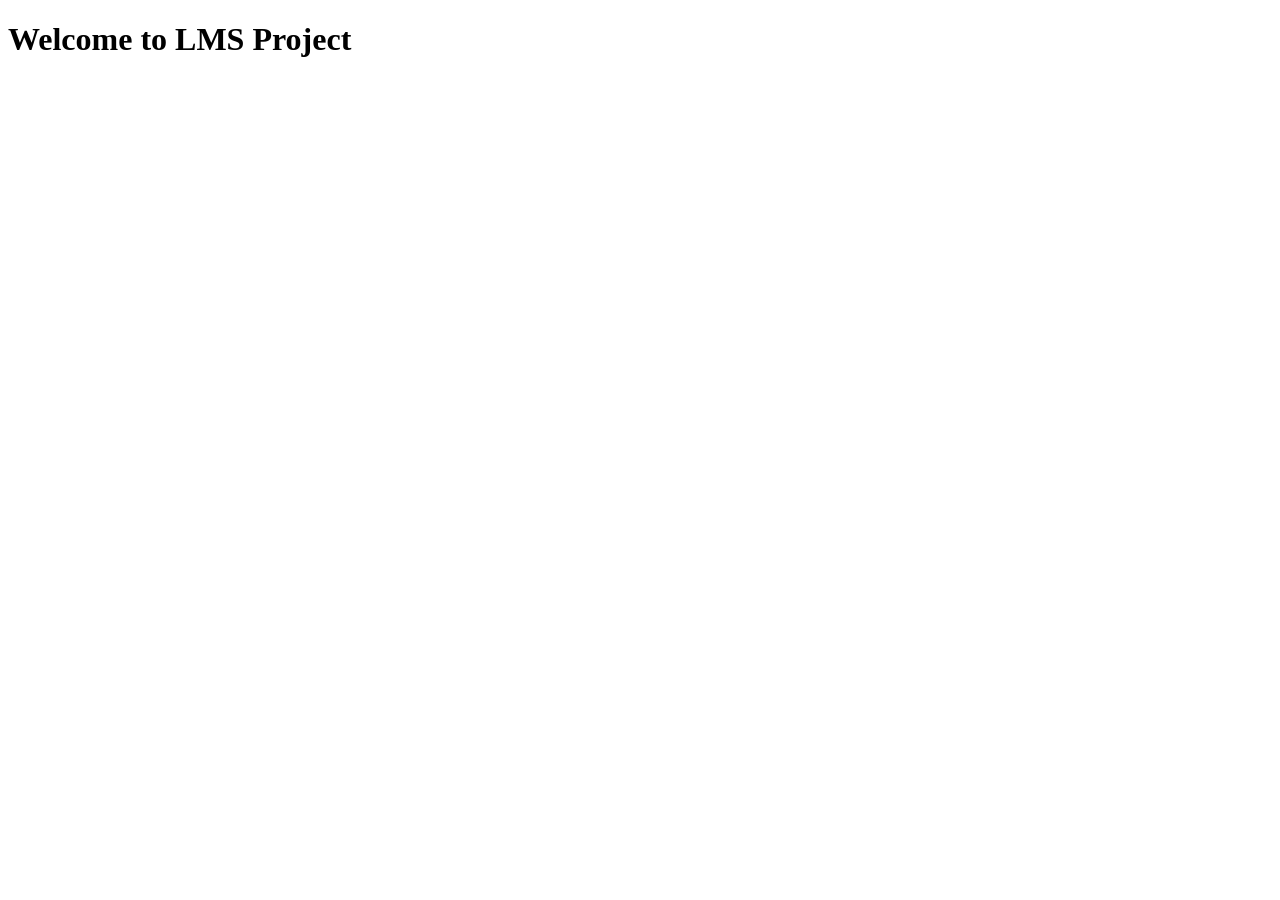
==== index.html @ 062aaa35 "Add files via upload" ====
<!DOCTYPE html>
<html lang="en">
<head>
    <meta charset="UTF-8">
    <meta name="viewport" content="width=device-width, initial-scale=1.0">
    <title>LMS</title>
</head>
<body>
    <h1>Welcome to LMS Project</h1>
</body>
</html>
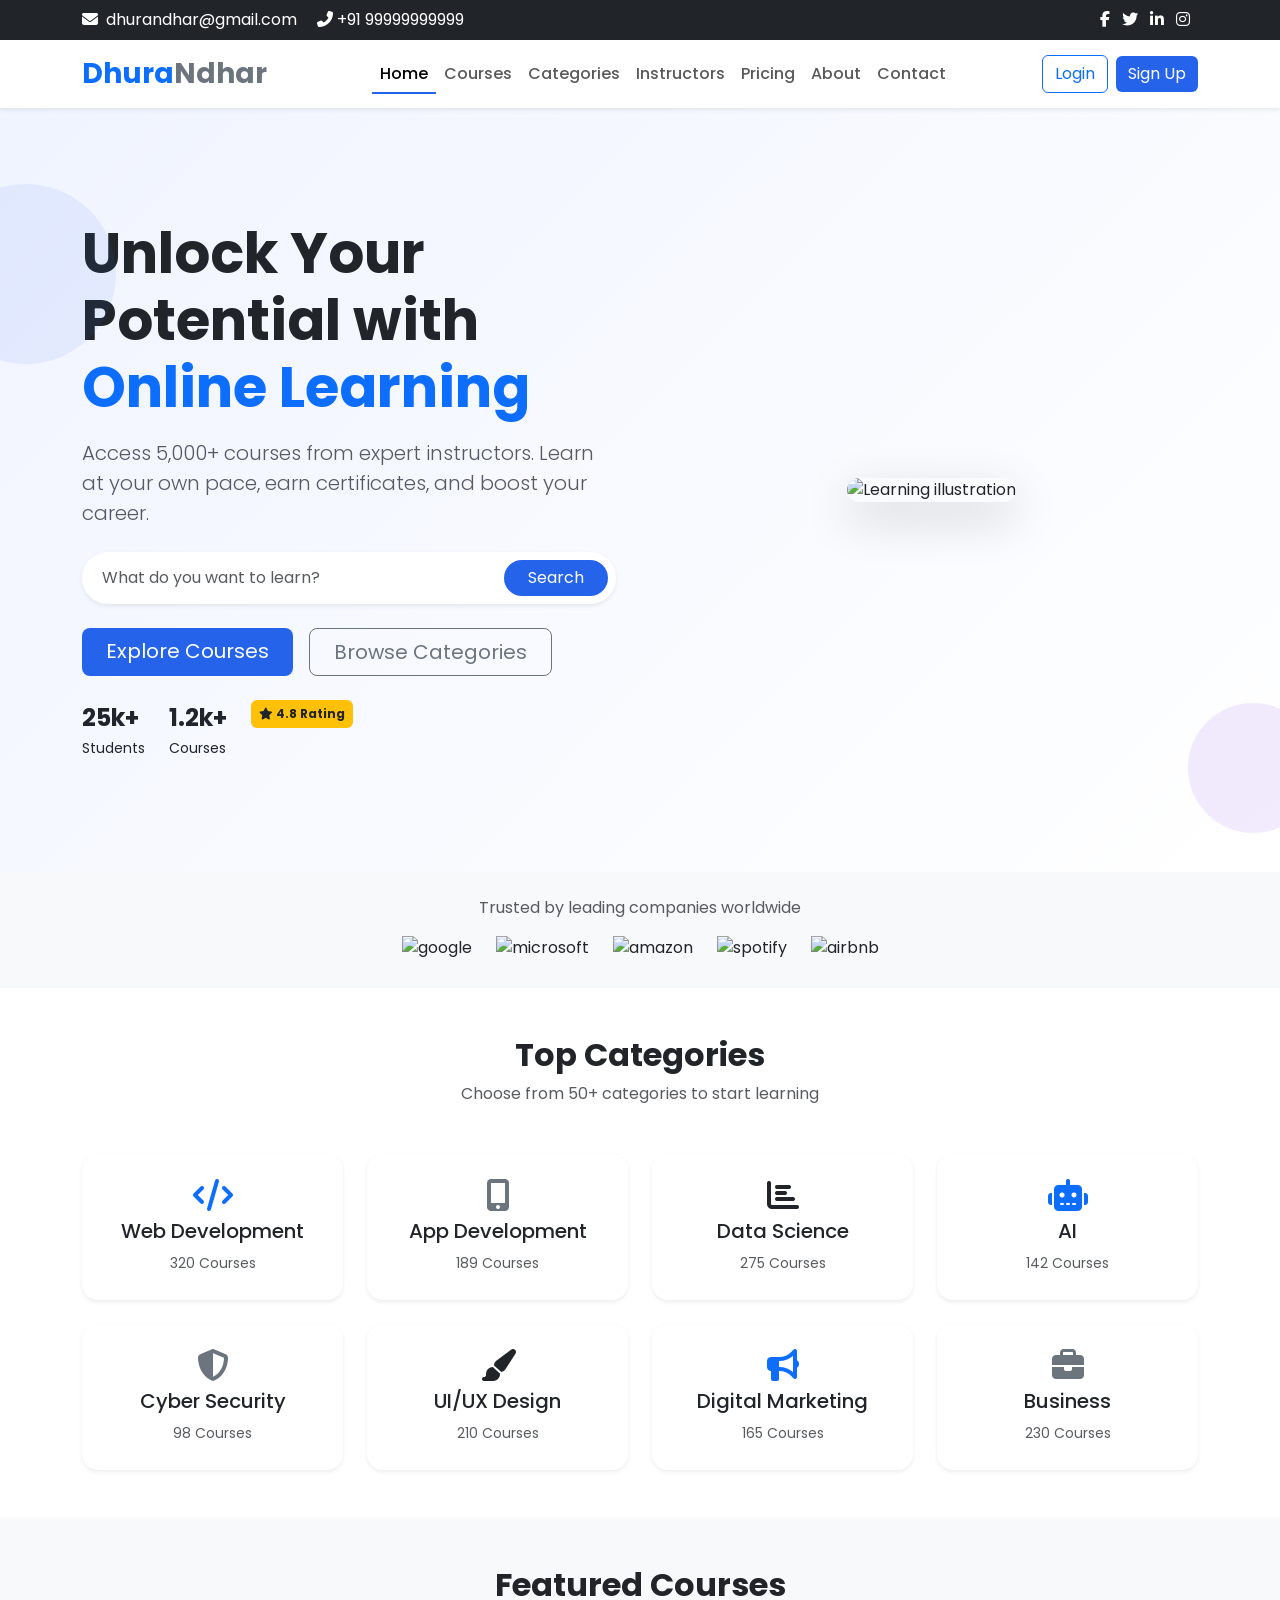
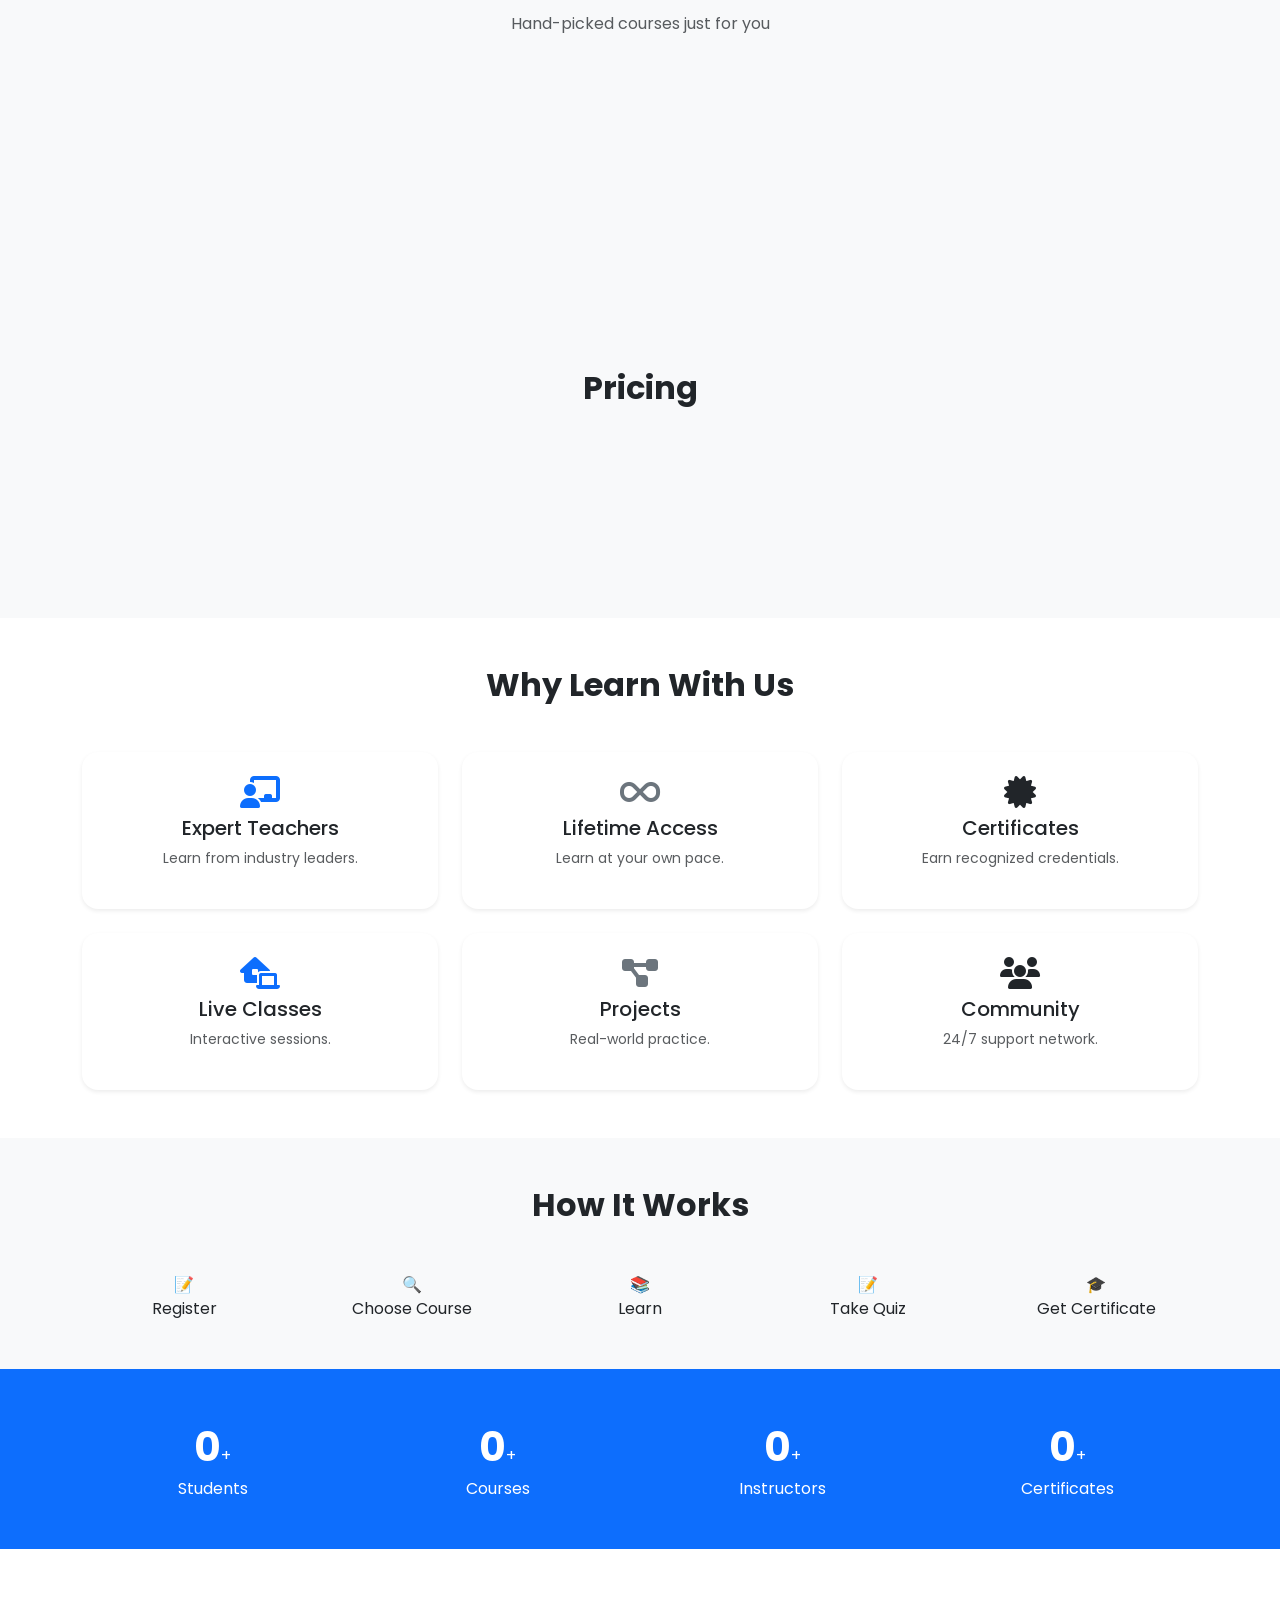
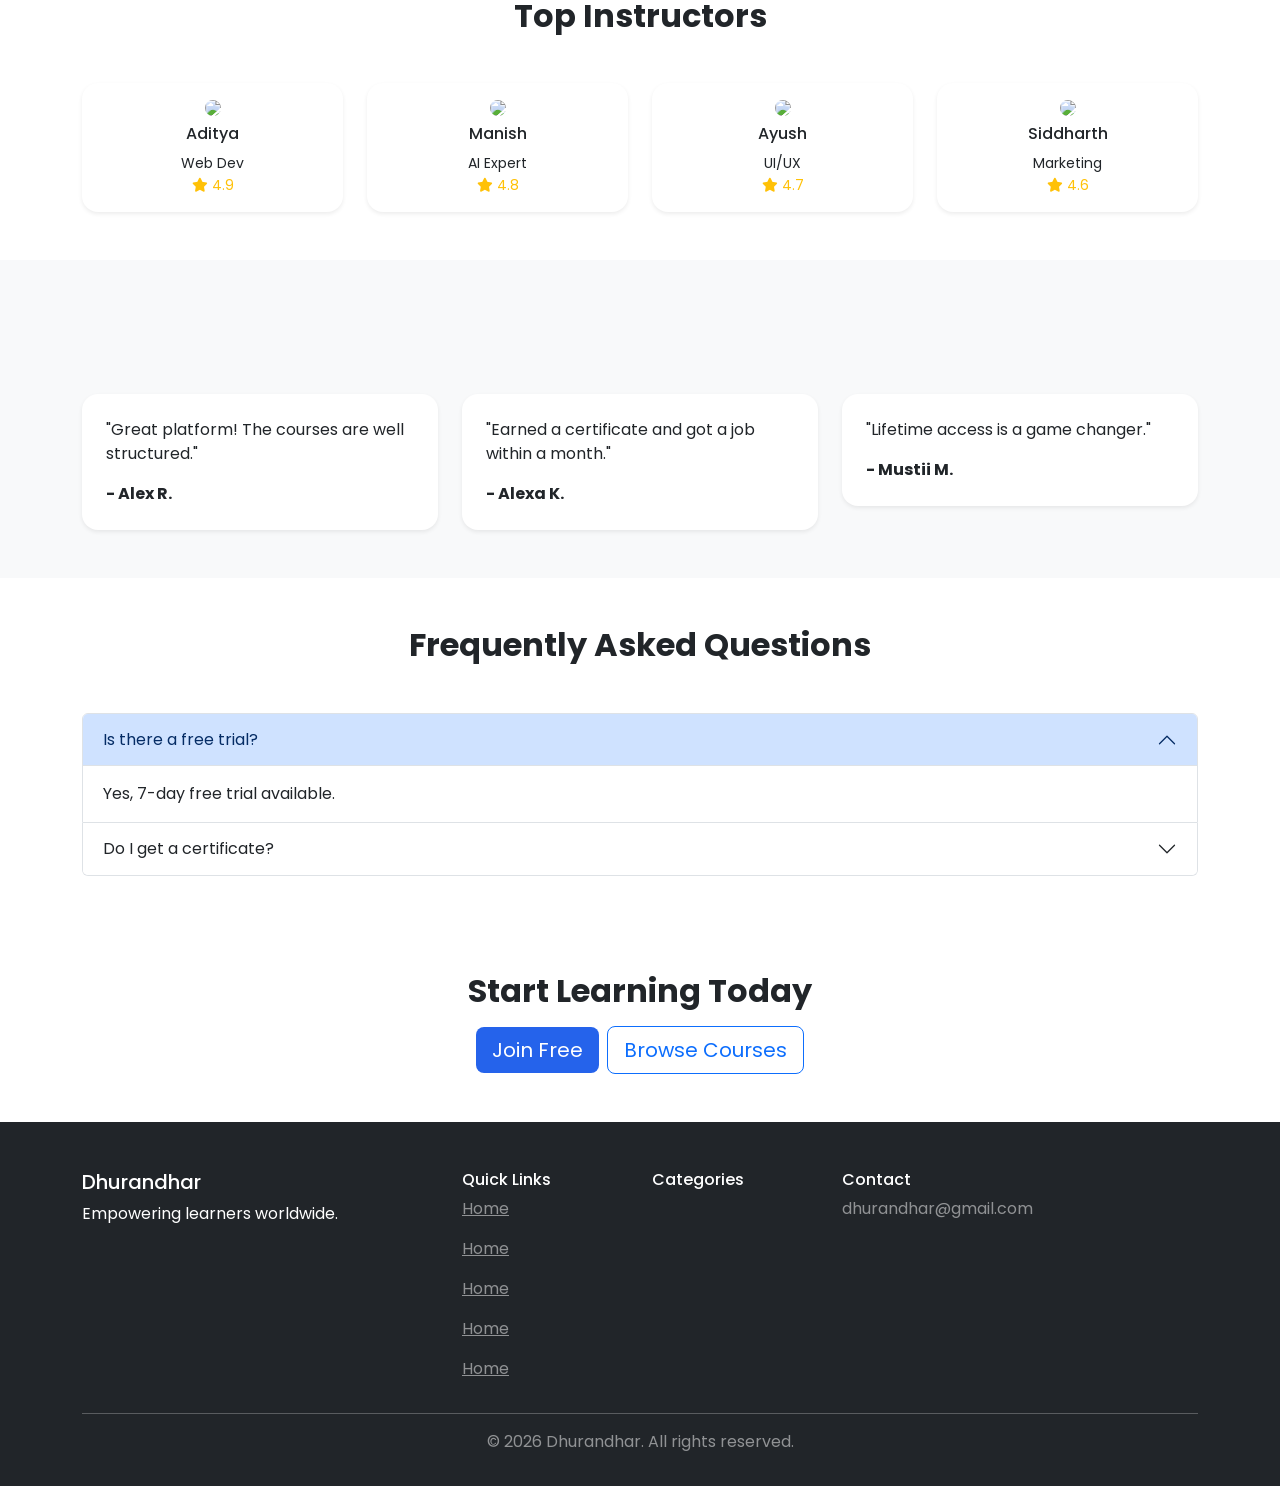
==== commit ff47044a: "Add files via upload" ====
--- a/index.html
+++ b/index.html
@@ -1,11 +1,554 @@
 <!DOCTYPE html>
 <html lang="en">
+
 <head>
     <meta charset="UTF-8">
-    <meta name="viewport" content="width=device-width, initial-scale=1.0">
-    <title>LMS</title>
+    <meta name="viewport" content="width=device-width, initial-scale=1.0, viewport-fit=cover">
+    <title>Dhurandhar LMS | Learn Without Limits</title>
+    <!-- Google Fonts (Poppins) -->
+    <link rel="preconnect" href="https://fonts.googleapis.com">
+    <link rel="preconnect" href="https://fonts.gstatic.com" crossorigin>
+    <link href="https://fonts.googleapis.com/css2?family=Poppins:wght@300;400;500;600;700;800&display=swap"
+        rel="stylesheet">
+    <!-- Bootstrap 5 CSS -->
+    <link href="https://cdn.jsdelivr.net/npm/bootstrap@5.3.0/dist/css/bootstrap.min.css" rel="stylesheet">
+    <!-- Font Awesome 6 -->
+    <link rel="stylesheet" href="https://cdnjs.cloudflare.com/ajax/libs/font-awesome/6.4.0/css/all.min.css">
+    <!-- AOS Animation Library -->
+    <link href="https://unpkg.com/aos@2.3.1/dist/aos.css" rel="stylesheet">
+    <!-- Custom CSS -->
+    <link rel="stylesheet" href="style.css">
 </head>
-<body>
-    <h1>Welcome to LMS Project</h1>
+
+<body class="light-mode">
+    <!-- ==================== TOP BAR ==================== -->
+    <div class="top-bar bg-dark text-white py-2 d-none d-md-block">
+        <div class="container">
+            <div class="row align-items-center">
+                <div class="col-md-6">
+                    <span class="me-3"><i class="fas fa-envelope me-1"></i> dhurandhar@gmail.com</span>
+                    <span><i class="fas fa-phone-alt me-1"></i>+91 99999999999</span>
+                </div>
+                <div class="col-md-6 text-end">
+                    <a href="#" class="text-white me-2"><i class="fab fa-facebook-f"></i></a>
+                    <a href="#" class="text-white me-2"><i class="fab fa-twitter"></i></a>
+                    <a href="#" class="text-white me-2"><i class="fab fa-linkedin-in"></i></a>
+                    <a href="#" class="text-white me-2"><i class="fab fa-instagram"></i></a>
+                    </div>
+                </div>
+            </div>
+        </div>
+    </div>
+
+    <!-- ==================== STICKY NAVIGATION ==================== -->
+    <nav id="mainNavbar" class="navbar navbar-expand-lg bg-white sticky-top shadow-sm">
+        <div class="container">
+            <a class="navbar-brand fw-bold text-primary fs-3" href="#">Dhura<span class="text-secondary">Ndhar</span></a>
+            <button class="navbar-toggler" type="button" data-bs-toggle="collapse" data-bs-target="#navbarContent">
+                <span class="navbar-toggler-icon"></span>
+            </button>
+            <div class="collapse navbar-collapse" id="navbarContent">
+                <ul class="navbar-nav mx-auto mb-2 mb-lg-0">
+                    <li class="nav-item"><a class="nav-link active" href="#home">Home</a></li>
+                    <li class="nav-item"><a class="nav-link" href="#courses">Courses</a></li>
+                    <li class="nav-item"><a class="nav-link" href="#categories">Categories</a></li>
+                    <li class="nav-item"><a class="nav-link" href="#instructors">Instructors</a></li>
+                    <li class="nav-item"><a class="nav-link" href="#pricing">Pricing</a></li>
+                    <li class="nav-item"><a class="nav-link" href="about.html">About</a></li>
+                    <li class="nav-item"><a class="nav-link" href="contact.html">Contact</a></li>
+                </ul>
+                <div class="d-flex align-items-center">
+                    <button class="btn btn-outline-primary me-2 btn-login">Login</button>
+                    <button class="btn btn-primary btn-signup">Sign Up</button>
+                </div>
+            </div>
+        </div>
+    </nav>
+
+    <!-- ==================== HERO SECTION ==================== -->
+    <header id="home" class="hero-section position-relative overflow-hidden">
+        <div class="container py-5">
+            <div class="row align-items-center g-5">
+                <div class="col-lg-6" data-aos="fade-right">
+                    <h1 class="display-4 fw-bold mb-3">Unlock Your Potential with <span class="text-primary">Online
+                            Learning</span></h1>
+                    <p class="lead text-muted mb-4">Access 5,000+ courses from expert instructors. Learn at your own
+                        pace, earn certificates, and boost your career.</p>
+                    <!-- Search Bar -->
+                    <div class="search-bar bg-white p-2 rounded-pill shadow-sm d-flex mb-4">
+                        <input type="text" class="form-control border-0" placeholder="What do you want to learn?">
+                        <button class="btn btn-primary rounded-pill px-4">Search</button>
+                    </div>
+                    <div class="d-flex gap-3 mb-4">
+                        <a href="#" class="btn btn-primary btn-lg px-4">Explore Courses</a>
+                        <a href="#" class="btn btn-outline-secondary btn-lg px-4">Browse Categories</a>
+                    </div>
+                    <div class="d-flex gap-4 flex-wrap">
+                        <div><span class="fw-bold fs-4">25k+</span><br><small>Students</small></div>
+                        <div><span class="fw-bold fs-4">1.2k+</span><br><small>Courses</small></div>
+                        <div><span class="badge bg-warning text-dark p-2"><i class="fas fa-star"></i> 4.8 Rating</span>
+                        </div>
+                    </div>
+                </div>
+                <div class="col-lg-6 text-center" data-aos="fade-left">
+                    <img src="https://img.freepik.com/free-vector/online-learning-isometric-concept_1284-17947.jpg"
+                        alt="Learning illustration" class="img-fluid rounded-4 shadow-lg hero-float">
+                </div>
+            </div>
+        </div>
+        <!-- floating shapes -->
+        <div class="floating-shape shape-1"></div>
+        <div class="floating-shape shape-2"></div>
+    </header>
+
+    <!-- ==================== TRUSTED COMPANIES ==================== -->
+    <section class="py-4 bg-light">
+        <div class="container text-center" data-aos="fade-up">
+            <p class="text-muted mb-3">Trusted by leading companies worldwide</p>
+            <div class="d-flex justify-content-center flex-wrap gap-4">
+                <img src="https://cdn.worldvectorlogo.com/logos/google-2015.svg" height="28" alt="google">
+                <img src="https://cdn.worldvectorlogo.com/logos/microsoft.svg" height="28" alt="microsoft">
+                <img src="https://cdn.worldvectorlogo.com/logos/amazon-2.svg" height="28" alt="amazon">
+                <img src="https://cdn.worldvectorlogo.com/logos/spotify-2.svg" height="28" alt="spotify">
+                <img src="https://cdn.worldvectorlogo.com/logos/airbnb.svg" height="28" alt="airbnb">
+            </div>
+        </div>
+    </section>
+
+    <!-- ==================== CATEGORIES ==================== -->
+    <section id="categories" class="py-5">
+        <div class="container">
+            <div class="text-center mb-5" data-aos="fade-down">
+                <h2 class="fw-bold">Top Categories</h2>
+                <p class="text-muted">Choose from 50+ categories to start learning</p>
+            </div>
+            <div class="row g-4">
+                <!-- category cards 8 -->
+                <div class="col-6 col-md-4 col-lg-3" data-aos="zoom-in" data-aos-delay="50">
+                    <div class="category-card text-center p-4 bg-white rounded-4 shadow-sm h-100">
+                        <i class="fas fa-code fa-2x text-primary mb-2"></i>
+                        <h5>Web Development</h5>
+                        <small class="text-muted">320 Courses</small>
+                    </div>
+                </div>
+                <div class="col-6 col-md-4 col-lg-3" data-aos="zoom-in" data-aos-delay="150">
+                    <div class="category-card text-center p-4 bg-white rounded-4 shadow-sm h-100">
+                        <i class="fas fa-mobile-alt fa-2x text-secondary mb-2"></i>
+                        <h5>App Development</h5>
+                        <small class="text-muted">189 Courses</small>
+                    </div>
+                </div>
+                <div class="col-6 col-md-4 col-lg-3" data-aos="zoom-in" data-aos-delay="250">
+                    <div class="category-card text-center p-4 bg-white rounded-4 shadow-sm h-100">
+                        <i class="fas fa-chart-bar fa-2x text-accent mb-2"></i>
+                        <h5>Data Science</h5>
+                        <small class="text-muted">275 Courses</small>
+                    </div>
+                </div>
+                <div class="col-6 col-md-4 col-lg-3" data-aos="zoom-in" data-aos-delay="350">
+                    <div class="category-card text-center p-4 bg-white rounded-4 shadow-sm h-100">
+                        <i class="fas fa-robot fa-2x text-primary mb-2"></i>
+                        <h5>AI</h5>
+                        <small class="text-muted">142 Courses</small>
+                    </div>
+                </div>
+                <div class="col-6 col-md-4 col-lg-3" data-aos="zoom-in" data-aos-delay="100">
+                    <div class="category-card text-center p-4 bg-white rounded-4 shadow-sm h-100">
+                        <i class="fas fa-shield-alt fa-2x text-secondary mb-2"></i>
+                        <h5>Cyber Security</h5>
+                        <small class="text-muted">98 Courses</small>
+                    </div>
+                </div>
+                <div class="col-6 col-md-4 col-lg-3" data-aos="zoom-in" data-aos-delay="200">
+                    <div class="category-card text-center p-4 bg-white rounded-4 shadow-sm h-100">
+                        <i class="fas fa-paint-brush fa-2x text-accent mb-2"></i>
+                        <h5>UI/UX Design</h5>
+                        <small class="text-muted">210 Courses</small>
+                    </div>
+                </div>
+                <div class="col-6 col-md-4 col-lg-3" data-aos="zoom-in" data-aos-delay="300">
+                    <div class="category-card text-center p-4 bg-white rounded-4 shadow-sm h-100">
+                        <i class="fas fa-bullhorn fa-2x text-primary mb-2"></i>
+                        <h5>Digital Marketing</h5>
+                        <small class="text-muted">165 Courses</small>
+                    </div>
+                </div>
+                <div class="col-6 col-md-4 col-lg-3" data-aos="zoom-in" data-aos-delay="400">
+                    <div class="category-card text-center p-4 bg-white rounded-4 shadow-sm h-100">
+                        <i class="fas fa-briefcase fa-2x text-secondary mb-2"></i>
+                        <h5>Business</h5>
+                        <small class="text-muted">230 Courses</small>
+                    </div>
+                </div>
+            </div>
+        </div>
+    </section>
+
+    <!-- ==================== FEATURED COURSES ==================== -->
+    <section id="courses" class="py-5 bg-light">
+        <div class="container">
+            <div class="text-center mb-5" data-aos="fade-up">
+                <h2 class="fw-bold">Featured Courses</h2>
+                <p class="text-muted">Hand-picked courses just for you</p>
+            </div>
+            <div class="row g-4">
+                <!-- course card 1 -->
+                <div class="col-md-6 col-lg-3" data-aos="flip-left">
+                    <div class="course-card bg-white rounded-4 overflow-hidden shadow-sm h-100">
+                        <div class="position-relative">
+                            <img src="https://cdn.pixabay.com/photo/2019/10/09/07/28/development-4536630_1280.png"
+                                class="img-fluid" alt="course">
+                            <span class="badge bg-primary position-absolute top-0 start-0 m-2">Web Dev</span>
+                            <i class="far fa-heart position-absolute top-0 end-0 m-2 text-black fs-5 wishlist-icon"></i>
+                        </div>
+                        <div class="p-3">
+                            <h6>Complete Web Development Bootcamp</h6>
+                            <small class="text-muted">ADitya</small>
+                            <div class="text-warning small"><i class="fas fa-star"></i> 4.7 (2.3k)</div>
+                            <div class="d-flex justify-content-between align-items-center mt-2">
+                                <span class="fw-bold text-primary">$84.99</span>
+                                <button class="btn btn-sm btn-outline-primary">Enroll</button>
+                            </div>
+                        </div>
+                    </div>
+                </div>
+                <!-- course card 2 -->
+                <div class="col-md-6 col-lg-3" data-aos="flip-left" data-aos-delay="100">
+                    <div class="course-card bg-white rounded-4 overflow-hidden shadow-sm h-100">
+                        <div class="position-relative">
+                            <img src="https://cdni.iconscout.com/illustration/premium/thumb/app-development-illustration-download-in-svg-png-gif-file-formats--mobile-application-coding-software-programming-banking-and-finance-business-office-work-pack-people-illustrations-3832773.png"
+                                class="img-fluid" alt="course">
+                            <span class="badge bg-warning position-absolute top-0 start-0 m-2">App Dev</span>
+                            <i class="far fa-heart position-absolute top-0 end-0 m-2 text-black fs-5 wishlist-icon"></i>
+                        </div>
+                        <div class="p-3">
+                            <h6>Flutter & Dart - Complete Guide</h6>
+                            <small class="text-muted">Manish</small>
+                            <div class="text-warning small"><i class="fas fa-star"></i> 4.8 (1.8k)</div>
+                            <div class="d-flex justify-content-between align-items-center mt-2">
+                                <span class="fw-bold text-primary">$94.99</span>
+                                <button class="btn btn-sm btn-outline-primary">Enroll</button>
+                            </div>
+                        </div>
+                    </div>
+                </div>
+                <!-- course card 3 -->
+                <div class="col-md-6 col-lg-3" data-aos="flip-left" data-aos-delay="200">
+                    <div class="course-card bg-white rounded-4 overflow-hidden shadow-sm h-100">
+                        <div class="position-relative">
+                            <img src="https://media.proglib.io/wp-uploads/2018/06/python-for-data-science.jpg"
+                                class="img-fluid" alt="course">
+                            <span class="badge bg-warning position-absolute top-0 start-0 m-2">Data Science</span>
+                            <i class="far fa-heart position-absolute top-0 end-0 m-2 text-white fs-5 wishlist-icon"></i>
+                        </div>
+                        <div class="p-3">
+                            <h6>Python for Data Science Masterclass</h6>
+                            <small class="text-muted">Ayush</small>
+                            <div class="text-warning small"><i class="fas fa-star"></i> 4.6 (1.2k)</div>
+                            <div class="d-flex justify-content-between align-items-center mt-2">
+                                <span class="fw-bold text-primary">$79.99</span>
+                                <button class="btn btn-sm btn-outline-primary">Enroll</button>
+                            </div>
+                        </div>
+                    </div>
+                </div>
+                <!-- course card 4 -->
+                <div class="col-md-6 col-lg-3" data-aos="flip-left" data-aos-delay="300">
+                    <div class="course-card bg-white rounded-4 overflow-hidden shadow-sm h-100">
+                        <div class="position-relative">
+                            <img src="https://tse4.mm.bing.net/th/id/OIP.xYd_ncMBo6U67fOd10NluwAAAA?rs=1&pid=ImgDetMain&o=7&rm=3"
+                                class="img-fluid" alt="course">
+                            <span class="badge bg-primary position-absolute top-0 start-0 m-2">AI</span>
+                            <i class="far fa-heart position-absolute top-0 end-0 m-2 text-white fs-5 wishlist-icon"></i>
+                        </div>
+                        <div class="p-3">
+                            <h6>Machine Learning A-Z</h6>
+                            <small class="text-muted">Siddharth</small>
+                            <div class="text-warning small"><i class="fas fa-star"></i> 4.5 (3.4k)</div>
+                            <div class="d-flex justify-content-between align-items-center mt-2">
+                                <span class="fw-bold text-primary">$89.99</span>
+                                <button class="btn btn-sm btn-outline-primary">Enroll</button>
+                            </div>
+                        </div>
+                    </div>
+                </div>
+            </div>
+        </div>
+    </section>
+<!-- =========================== Pricing ========================================-->
+  <section id="pricing" class="py-5 bg-light">
+        <div class="container">
+            <div class="text-center mb-5" data-aos="fade-up">
+                <h2 class="fw-bold">Pricing</h2>
+                
+            </div>
+            <div class="row g-4">
+                <!-- course card 1 -->
+                <div class="col-md-6 col-lg-6" data-aos="flip-left">
+                    <div class="pricing-card bg-white rounded-4 overflow-hidden shadow-sm h-100">
+                        <div class="position-relative">
+                            <!--<img src="https://cdn.pixabay.com/photo/2019/10/09/07/28/development-4536630_1280.png"
+                                class="img-fluid" alt="course">-->
+                            <span class="badge bg-primary position-absolute top-0 start-0 m-2">Web Dev</span><br>
+                            <i class="far fa-heart position-absolute top-0 end-0 m-2 text-black fs-5 wishlist-icon"></i>
+                        </div>
+                        <div class="p-3">
+                            <h6>Complete Web Development Bootcamp</h6>
+                           
+                            <div class="d-flex justify-content-between align-items-center mt-2">
+                                <span class="fw-bold text-primary">$84.99</span>
+                                <button class="btn btn-sm btn-outline-primary">Enroll</button>
+                            </div>
+                        </div>
+                    </div>
+                </div>
+                <!-- course card 2 -->
+                <div class="col-md-6 col-lg-6" data-aos="flip-left" data-aos-delay="100">
+                    <div class="pricing-card bg-white rounded-4 overflow-hidden shadow-sm h-100">
+                        <div class="position-relative">
+                            <!--<img src="https://cdni.iconscout.com/illustration/premium/thumb/app-development-illustration-download-in-svg-png-gif-file-formats--mobile-application-coding-software-programming-banking-and-finance-business-office-work-pack-people-illustrations-3832773.png"
+                                class="img-fluid" alt="course">-->
+                            <span class="badge bg-warning position-absolute top-0 start-0 m-2">App Dev</span><br>
+                            <i class="far fa-heart position-absolute top-0 end-0 m-2 text-black fs-5 wishlist-icon"></i>
+                        </div>
+                        <div class="p-3">
+                            <h6>Flutter & Dart - Complete Guide</h6>
+                           
+                            <div class="d-flex justify-content-between align-items-center mt-2">
+                                <span class="fw-bold text-primary">$94.99</span>
+                                <button class="btn btn-sm btn-outline-primary">Enroll</button>
+                            </div>
+                        </div>
+                    </div>
+                </div>
+            </div>
+        </div>
+  </section>
+    <!-- ==================== WHY CHOOSE US ==================== -->
+    <section class="py-5">
+        <div class="container">
+            <div class="text-center mb-5" data-aos="fade-up">
+                <h2 class="fw-bold">Why Learn With Us</h2>
+            </div>
+            <div class="row g-4 text-center">
+                <div class="col-md-4" data-aos="fade-up" data-aos-delay="50">
+                    <div class="p-4 bg-white rounded-4 shadow-sm"><i
+                            class="fas fa-chalkboard-teacher fa-2x text-primary mb-2"></i>
+                        <h5>Expert Teachers</h5>
+                        <p class="text-muted small">Learn from industry leaders.</p>
+                    </div>
+                </div>
+                <div class="col-md-4" data-aos="fade-up" data-aos-delay="150">
+                    <div class="p-4 bg-white rounded-4 shadow-sm"><i
+                            class="fas fa-infinity fa-2x text-secondary mb-2"></i>
+                        <h5>Lifetime Access</h5>
+                        <p class="text-muted small">Learn at your own pace.</p>
+                    </div>
+                </div>
+                <div class="col-md-4" data-aos="fade-up" data-aos-delay="250">
+                    <div class="p-4 bg-white rounded-4 shadow-sm"><i
+                            class="fas fa-certificate fa-2x text-accent mb-2"></i>
+                        <h5>Certificates</h5>
+                        <p class="text-muted small">Earn recognized credentials.</p>
+                    </div>
+                </div>
+                <div class="col-md-4" data-aos="fade-up" data-aos-delay="100">
+                    <div class="p-4 bg-white rounded-4 shadow-sm"><i
+                            class="fas fa-laptop-house fa-2x text-primary mb-2"></i>
+                        <h5>Live Classes</h5>
+                        <p class="text-muted small">Interactive sessions.</p>
+                    </div>
+                </div>
+                <div class="col-md-4" data-aos="fade-up" data-aos-delay="200">
+                    <div class="p-4 bg-white rounded-4 shadow-sm"><i
+                            class="fas fa-project-diagram fa-2x text-secondary mb-2"></i>
+                        <h5>Projects</h5>
+                        <p class="text-muted small">Real-world practice.</p>
+                    </div>
+                </div>
+                <div class="col-md-4" data-aos="fade-up" data-aos-delay="300">
+                    <div class="p-4 bg-white rounded-4 shadow-sm"><i class="fas fa-users fa-2x text-accent mb-2"></i>
+                        <h5>Community</h5>
+                        <p class="text-muted small">24/7 support network.</p>
+                    </div>
+                </div>
+            </div>
+        </div>
+    </section>
+
+    <!-- ==================== LEARNING PROCESS TIMELINE ==================== -->
+    <section class="py-5 bg-light">
+        <div class="container">
+            <h2 class="text-center fw-bold mb-5" data-aos="fade-down">How It Works</h2>
+            <div class="row text-center">
+                <div class="col" data-aos="fade-up">📝<br>Register</div>
+                <div class="col" data-aos="fade-up" data-aos-delay="100">🔍<br>Choose Course</div>
+                <div class="col" data-aos="fade-up" data-aos-delay="200">📚<br>Learn</div>
+                <div class="col" data-aos="fade-up" data-aos-delay="300">📝<br>Take Quiz</div>
+                <div class="col" data-aos="fade-up" data-aos-delay="400">🎓<br>Get Certificate</div>
+            </div>
+        </div>
+    </section>
+
+    <!-- ==================== STATISTICS COUNTER ==================== -->
+    <section class="py-5 bg-primary text-white">
+        <div class="container text-center">
+            <div class="row">
+                <div class="col-6 col-md-3" data-aos="zoom-in"><span class="counter fs-1 fw-bold"
+                        data-target="25000">0</span>+<br>Students</div>
+                <div class="col-6 col-md-3" data-aos="zoom-in" data-aos-delay="100"><span class="counter fs-1 fw-bold"
+                        data-target="1200">0</span>+<br>Courses</div>
+                <div class="col-6 col-md-3" data-aos="zoom-in" data-aos-delay="200"><span class="counter fs-1 fw-bold"
+                        data-target="860">0</span>+<br>Instructors</div>
+                <div class="col-6 col-md-3" data-aos="zoom-in" data-aos-delay="300"><span class="counter fs-1 fw-bold"
+                        data-target="9800">0</span>+<br>Certificates</div>
+            </div>
+        </div>
+    </section>
+
+    <!-- ==================== TOP INSTRUCTORS ==================== -->
+    <section id="instructors" class="py-5">
+        <div class="container">
+            <h2 class="text-center fw-bold mb-5" data-aos="fade-up">Top Instructors</h2>
+            <div class="row g-4">
+                <div class="col-md-3 col-6" data-aos="fade-up">
+                    <div class="instructor-card text-center bg-white p-3 rounded-4 shadow-sm"><img
+                            src="https://www.instagram.com/_alex_0775_/p/DZ9oj5tOJNF/" class="rounded-circle mb-2"
+                            width="80">
+                        <h6>Aditya</h6><small>Web Dev</small>
+                        <div class="text-warning small"><i class="fas fa-star"></i> 4.9</div>
+                    </div>
+                </div>
+                <div class="col-md-3 col-6" data-aos="fade-up">
+                    <div class="instructor-card text-center bg-white p-3 rounded-4 shadow-sm"><img
+                            src="https://www.instagram.com/_alex_0775_/p/DZ9oj5tOJNF/" class="rounded-circle mb-2" width="80">
+                        <h6>Manish</h6><small>AI Expert</small>
+                        <div class="text-warning small"><i class="fas fa-star"></i> 4.8</div>
+                    </div>
+                </div>
+                <div class="col-md-3 col-6" data-aos="fade-up">
+                    <div class="instructor-card text-center bg-white p-3 rounded-4 shadow-sm"><img
+                            src="https://www.instagram.com/_alex_0775_/p/DZ9oj5tOJNF/" class="rounded-circle mb-2"
+                            width="80">
+                        <h6>Ayush</h6><small>UI/UX</small>
+                        <div class="text-warning small"><i class="fas fa-star"></i> 4.7</div>
+                    </div>
+                </div>
+                <div class="col-md-3 col-6" data-aos="fade-up">
+                    <div class="instructor-card text-center bg-white p-3 rounded-4 shadow-sm"><img
+                            src="https://www.instagram.com/_alex_0775_/p/DZ9oj5tOJNF/" class="rounded-circle mb-2" width="80">
+                        <h6>Siddharth</h6><small>Marketing</small>
+                        <div class="text-warning small"><i class="fas fa-star"></i> 4.6</div>
+                    </div>
+                </div>
+            </div>
+        </div>
+    </section>
+
+    <!-- ==================== TESTIMONIALS ==================== -->
+    <section class="py-5 bg-light">
+        <div class="container">
+            <h2 class="text-center fw-bold mb-5" data-aos="fade-down">Student Testimonials</h2>
+            <div class="row g-4">
+                <div class="col-md-4" data-aos="fade-right">
+                    <div class="bg-white p-4 rounded-4 shadow-sm">
+                        <p>"Great platform! The courses are well structured."</p><strong>- Alex R.</strong>
+                    </div>
+                </div>
+                <div class="col-md-4" data-aos="fade-up">
+                    <div class="bg-white p-4 rounded-4 shadow-sm">
+                        <p>"Earned a certificate and got a job within a month."</p><strong>- Alexa K.</strong>
+                    </div>
+                </div>
+                <div class="col-md-4" data-aos="fade-left">
+                    <div class="bg-white p-4 rounded-4 shadow-sm">
+                        <p>"Lifetime access is a game changer."</p><strong>- Mustii M.</strong>
+                    </div>
+                </div>
+            </div>
+        </div>
+    </section>
+
+    <!-- ==================== FAQ ACCORDION ==================== -->
+    <section class="py-5">
+        <div class="container">
+            <h2 class="text-center fw-bold mb-5" data-aos="fade-up">Frequently Asked Questions</h2>
+            <div class="accordion" id="faqAccordion">
+                <div class="accordion-item">
+                    <h2 class="accordion-header"><button class="accordion-button" data-bs-toggle="collapse"
+                            data-bs-target="#faq1">Is there a free trial?</button></h2>
+                    <div id="faq1" class="accordion-collapse collapse show">
+                        <div class="accordion-body">Yes, 7-day free trial available.</div>
+                    </div>
+                </div>
+                <div class="accordion-item">
+                    <h2 class="accordion-header"><button class="accordion-button collapsed" data-bs-toggle="collapse"
+                            data-bs-target="#faq2">Do I get a certificate?</button></h2>
+                    <div id="faq2" class="accordion-collapse collapse">
+                        <div class="accordion-body">Yes, upon completion.</div>
+                    </div>
+                </div>
+            </div>
+        </div>
+    </section>
+
+
+    <!-- ==================== CTA SECTION ==================== -->
+    <section class="py-5 text-center">
+        <h2 class="fw-bold">Start Learning Today</h2>
+        <div class="mt-3"><a href="#" class="btn btn-primary btn-lg me-2">Join Free</a><a href="#"
+                class="btn btn-outline-primary btn-lg">Browse Courses</a></div>
+    </section>
+
+    <!-- ==================== FOOTER ==================== -->
+    <footer class="bg-dark text-white pt-5 pb-3">
+        <div class="container">
+            <div class="row">
+                <div class="col-md-4">
+                    <h5>Dhurandhar</h5>
+                    <p>Empowering learners worldwide.</p>
+                </div>
+                <div class="col-md-2">
+                    <h6>Quick Links</h6>
+                    <ul class="list-unstyled">
+                        <li><a href="#" class="text-white-50">Home</a></li>
+                    </ul>
+                     <ul class="list-unstyled">
+                        <li><a href="#" class="text-white-50">Home</a></li>
+                    </ul>
+                     <ul class="list-unstyled">
+                        <li><a href="#" class="text-white-50">Home</a></li>
+                    </ul>
+                     <ul class="list-unstyled">
+                        <li><a href="#" class="text-white-50">Home</a></li>
+                    </ul>
+                     <ul class="list-unstyled">
+                        <li><a href="#" class="text-white-50">Home</a></li>
+                    </ul>
+                </div>
+                <div class="col-md-2">
+                    <h6>Categories</h6>
+                </div>
+                <div class="col-md-4">
+                    <h6>Contact</h6>
+                    <p class="text-white-50">dhurandhar@gmail.com</p>
+                </div>
+            </div>
+            <hr>
+            <p class="text-center text-white-50">© 2026 Dhurandhar. All rights reserved.</p>
+        </div>
+    </footer>
+
+    <!-- scroll to top button -->
+    <button id="scrollTopBtn" class="btn btn-primary rounded-circle position-fixed bottom-0 end-0 m-4"><i
+            class="fas fa-arrow-up"></i></button>
+
+    <!-- Bootstrap JS -->
+    <script src="https://cdn.jsdelivr.net/npm/bootstrap@5.3.0/dist/js/bootstrap.bundle.min.js"></script>
+    <!-- AOS JS -->
+    <script src="https://unpkg.com/aos@2.3.1/dist/aos.js"></script>
+    <!-- Custom JS -->
+    <script src="script.js"></script>
 </body>
+
 </html>
--- a/style.css
+++ b/style.css
@@ -0,0 +1,139 @@
+:root {
+  --primary: #2563EB;
+  --secondary: #7C3AED;
+  --accent: #06B6D4;
+  --white: #ffffff;
+  --light-bg: #f8f9fa;
+  --dark-bg: #1e1e2f;
+  --text-dark: #212529;
+  --text-light: #f8f9fa;
+  --shadow-sm: 0 4px 12px rgba(0,0,0,0.05);
+  --shadow-md: 0 8px 24px rgba(0,0,0,0.08);
+  --radius: 18px;
+}
+
+body {
+  font-family: 'Poppins', sans-serif;
+  background-color: var(--white);
+  color: var(--text-dark);
+  transition: background-color 0.3s, color 0.3s;
+}
+
+/* Top bar */
+.top-bar a:hover { color: var(--accent) !important; }
+
+/* Navbar link underline animation */
+.navbar .nav-link {
+  position: relative;
+  font-weight: 500;
+}
+.navbar .nav-link::after {
+  content: '';
+  position: absolute;
+  bottom: 0;
+  left: 0;
+  width: 0%;
+  height: 2px;
+  background: var(--primary);
+  transition: 0.3s;
+}
+.navbar .nav-link:hover::after,
+.navbar .nav-link.active::after {
+  width: 100%;
+}
+
+/* Hero section */
+.hero-section {
+  background: linear-gradient(135deg, #f0f4ff 0%, #ffffff 100%);
+  padding: 4rem 0;
+}
+.hero-float {
+  animation: float 6s ease-in-out infinite;
+}
+@keyframes float {
+  0% { transform: translateY(0px); }
+  50% { transform: translateY(-15px); }
+  100% { transform: translateY(0px); }
+}
+.floating-shape {
+  position: absolute;
+  border-radius: 50%;
+  background: rgba(37,99,235,0.08);
+  z-index: 0;
+}
+.shape-1 { width: 180px; height: 180px; top: 10%; left: -5%; }
+.shape-2 { width: 130px; height: 130px; bottom: 5%; right: -3%; background: rgba(124,58,237,0.1); }
+
+/* Category cards */
+.category-card {
+  transition: all 0.3s ease;
+  border: 1px solid transparent;
+}
+.category-card:hover {
+  transform: translateY(-8px);
+  box-shadow: var(--shadow-md);
+  border-color: var(--primary);
+}
+.category-card i {
+  transition: 0.3s;
+}
+.category-card:hover i {
+  transform: scale(1.2) rotate(-5deg);
+  color: var(--secondary);
+}
+
+/* Course cards */
+.course-card {
+  transition: 0.3s;
+  border: 1px solid rgba(0,0,0,0.05);
+}
+.course-card:hover {
+  transform: translateY(-10px);
+  box-shadow: 0 20px 35px rgba(0,0,0,0.1);
+}
+.course-card img {
+  transition: 0.4s;
+}
+.course-card:hover img {
+  transform: scale(1.05);
+}
+.wishlist-icon:hover {
+  color: #ff4d6d !important;
+  transform: scale(1.2);
+}
+
+/* Instructor card */
+.instructor-card img {
+  transition: 0.3s;
+}
+.instructor-card:hover img {
+  transform: scale(1.1);
+}
+
+/* Buttons */
+.btn-primary {
+  background: var(--primary);
+  border: none;
+  transition: 0.3s;
+}
+.btn-primary:hover {
+  background: var(--secondary);
+  transform: scale(1.03);
+  box-shadow: 0 10px 20px rgba(37,99,235,0.3);
+}
+.btn-outline-primary:hover {
+  transform: scale(1.03);
+}
+
+/* Footer links */
+footer a:hover {
+  color: white !important;
+  padding-left: 5px;
+  transition: 0.2s;
+}
+
+/* Scroll top */
+#scrollTopBtn {
+  display: none;
+  z-index: 999;
+}
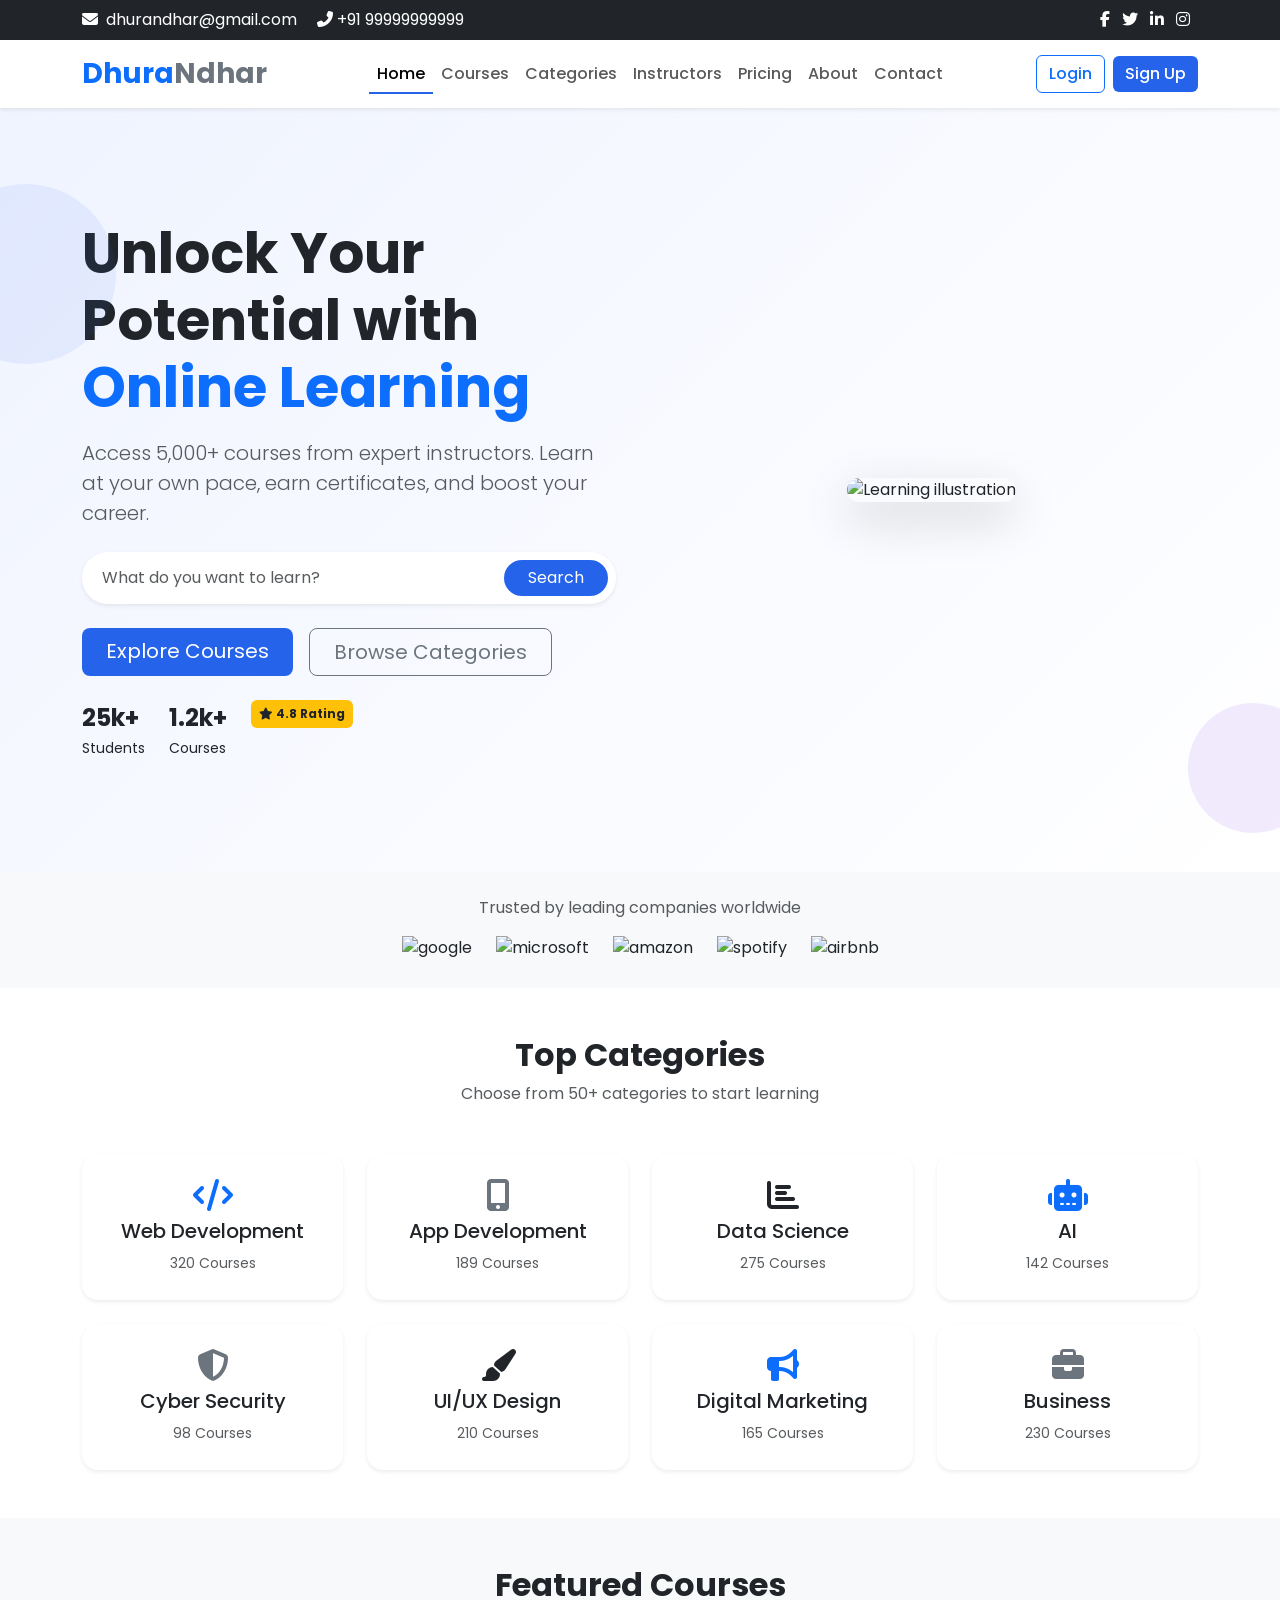
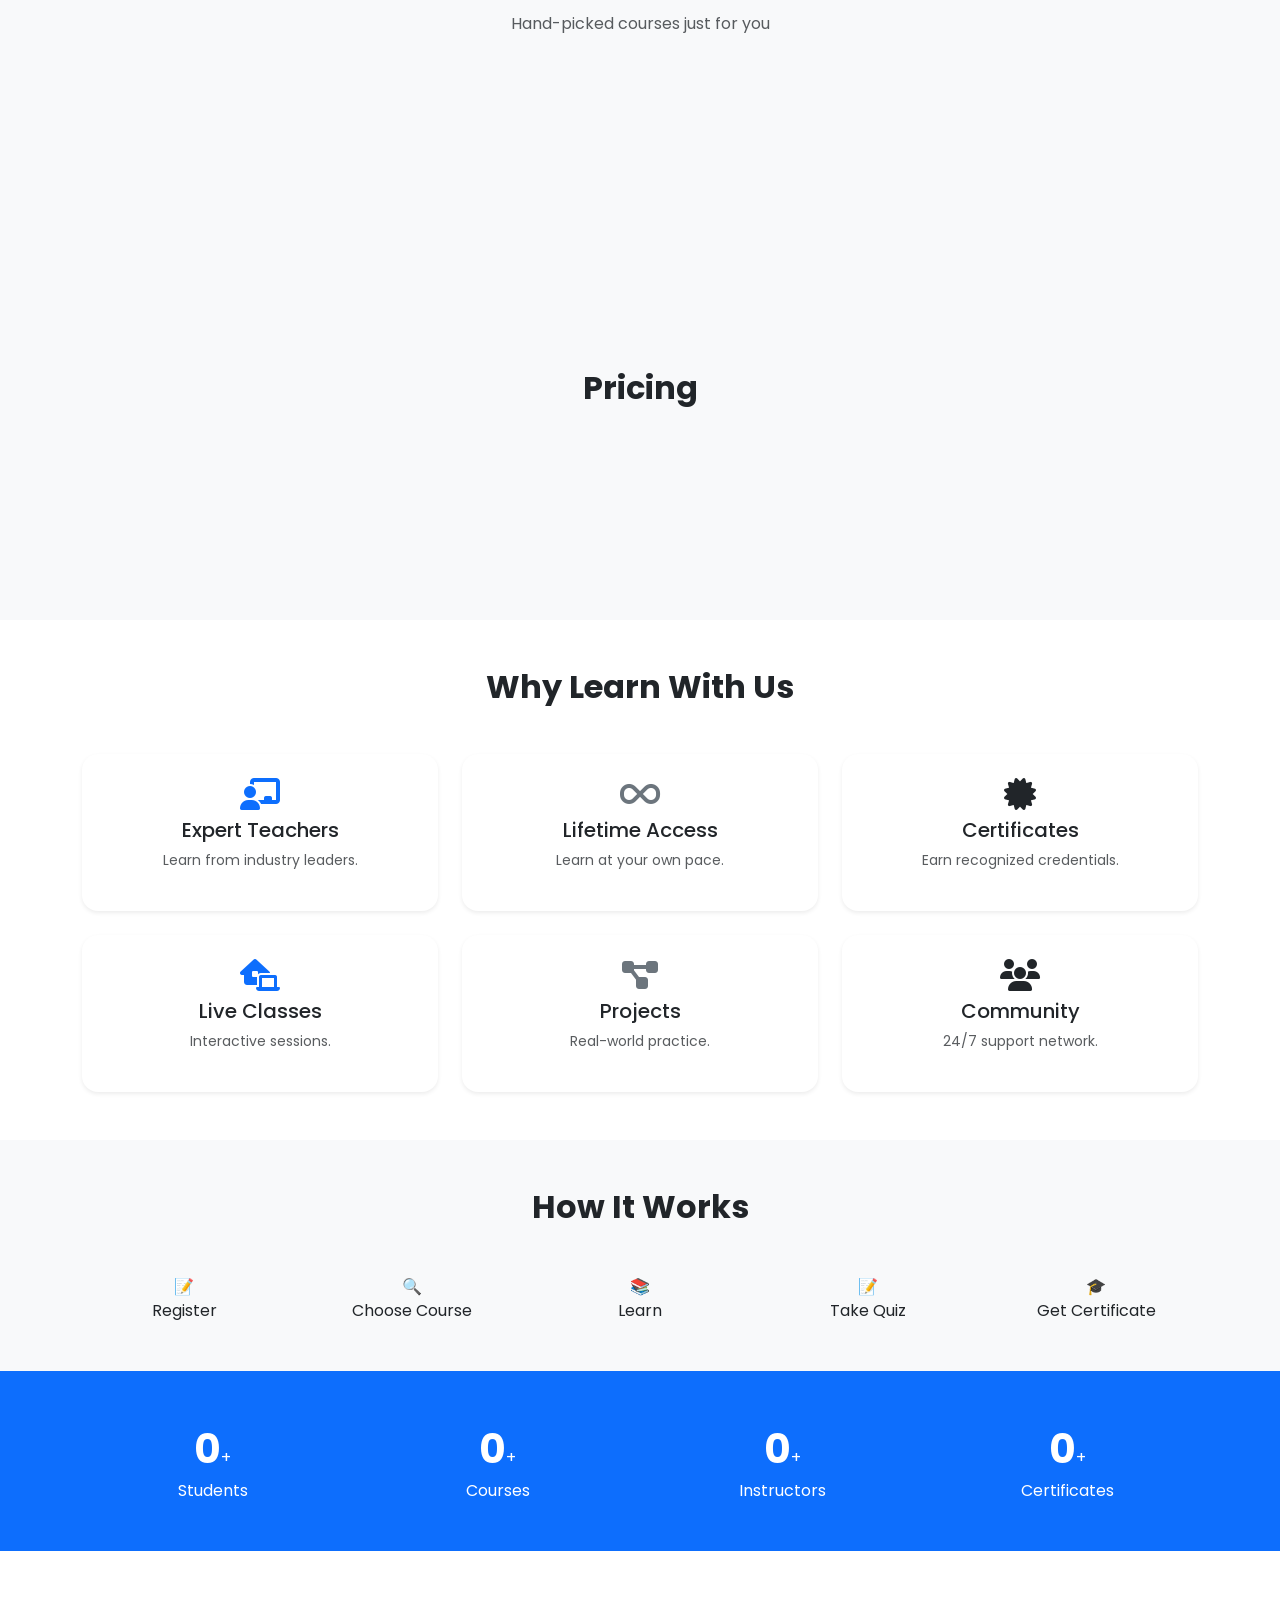
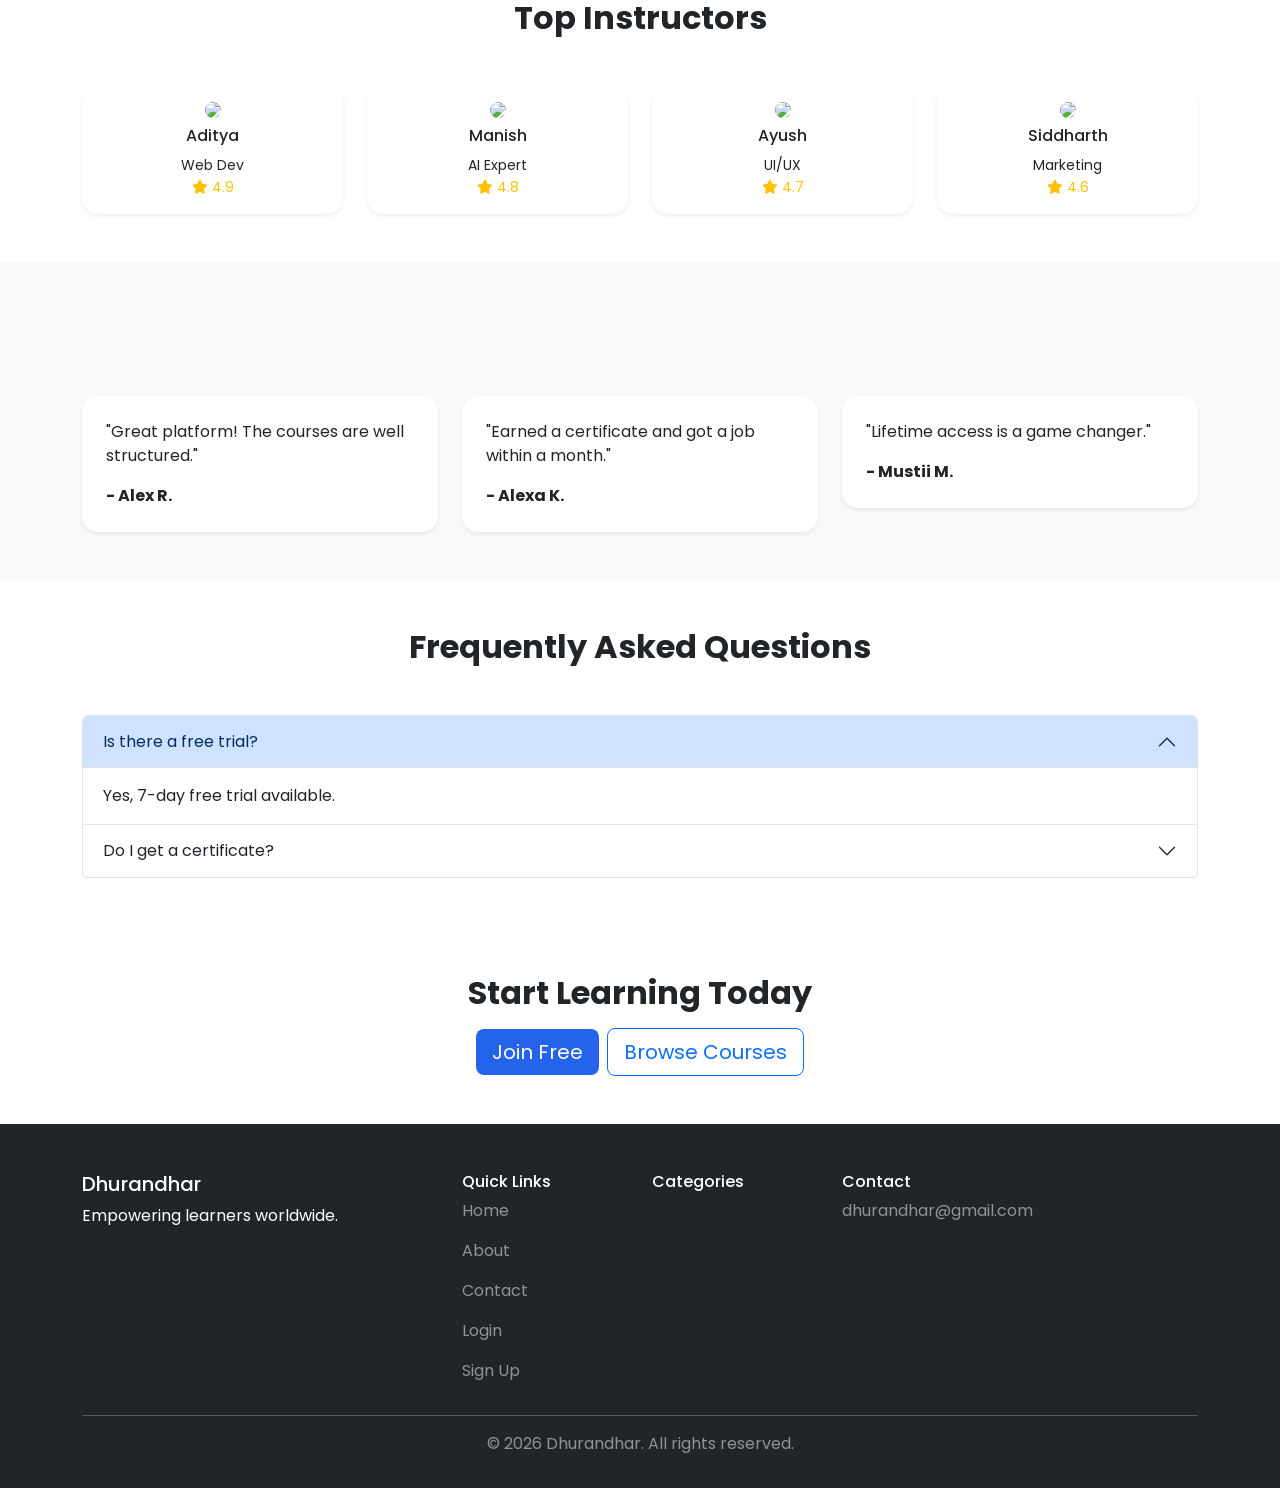
==== commit defcad77: "Add files via upload" ====
--- a/index.html
+++ b/index.html
@@ -58,8 +58,8 @@
                     <li class="nav-item"><a class="nav-link" href="contact.html">Contact</a></li>
                 </ul>
                 <div class="d-flex align-items-center">
-                    <button class="btn btn-outline-primary me-2 btn-login">Login</button>
-                    <button class="btn btn-primary btn-signup">Sign Up</button>
+                    <button class="btn btn-outline-primary me-2 btn-login"><a href="login.html" class="text-blue-50 text-decoration-none nav-link">Login</a></button>
+                    <button class="btn btn-primary btn-signup"><a class="nav-link active" href="signUp.html">Sign Up</a></button>
                 </div>
             </div>
         </div>
@@ -511,19 +511,19 @@
                 <div class="col-md-2">
                     <h6>Quick Links</h6>
                     <ul class="list-unstyled">
-                        <li><a href="#" class="text-white-50">Home</a></li>
+                        <li><a href="#" class="text-white-50 text-decoration-none">Home</a></li>
                     </ul>
                      <ul class="list-unstyled">
-                        <li><a href="#" class="text-white-50">Home</a></li>
+                        <li><a href="about.html" class="text-white-50 text-decoration-none">About</a></li>
                     </ul>
                      <ul class="list-unstyled">
-                        <li><a href="#" class="text-white-50">Home</a></li>
+                        <li><a href="contact.html" class="text-white-50 text-decoration-none">Contact</a></li>
                     </ul>
                      <ul class="list-unstyled">
-                        <li><a href="#" class="text-white-50">Home</a></li>
+                        <li><a href="login.html" class="text-white-50 text-decoration-none">Login</a></li>
                     </ul>
                      <ul class="list-unstyled">
-                        <li><a href="#" class="text-white-50">Home</a></li>
+                        <li><a href="signUp.html" class="text-white-50 text-decoration-none">Sign Up</a></li>
                     </ul>
                 </div>
                 <div class="col-md-2">
--- a/style.css
+++ b/style.css
@@ -102,6 +102,16 @@
   transform: scale(1.2);
 }
 
+/* Pricing cards */
+.pricing-card {
+  transition: 0.3s;
+  border: 1px solid rgba(0,0,0,0.05);
+}
+.pricing-card:hover {
+  transform: translateY(-10px);
+  box-shadow: 0 20px 35px rgba(0,0,0,0.1);
+}
+
 /* Instructor card */
 .instructor-card img {
   transition: 0.3s;
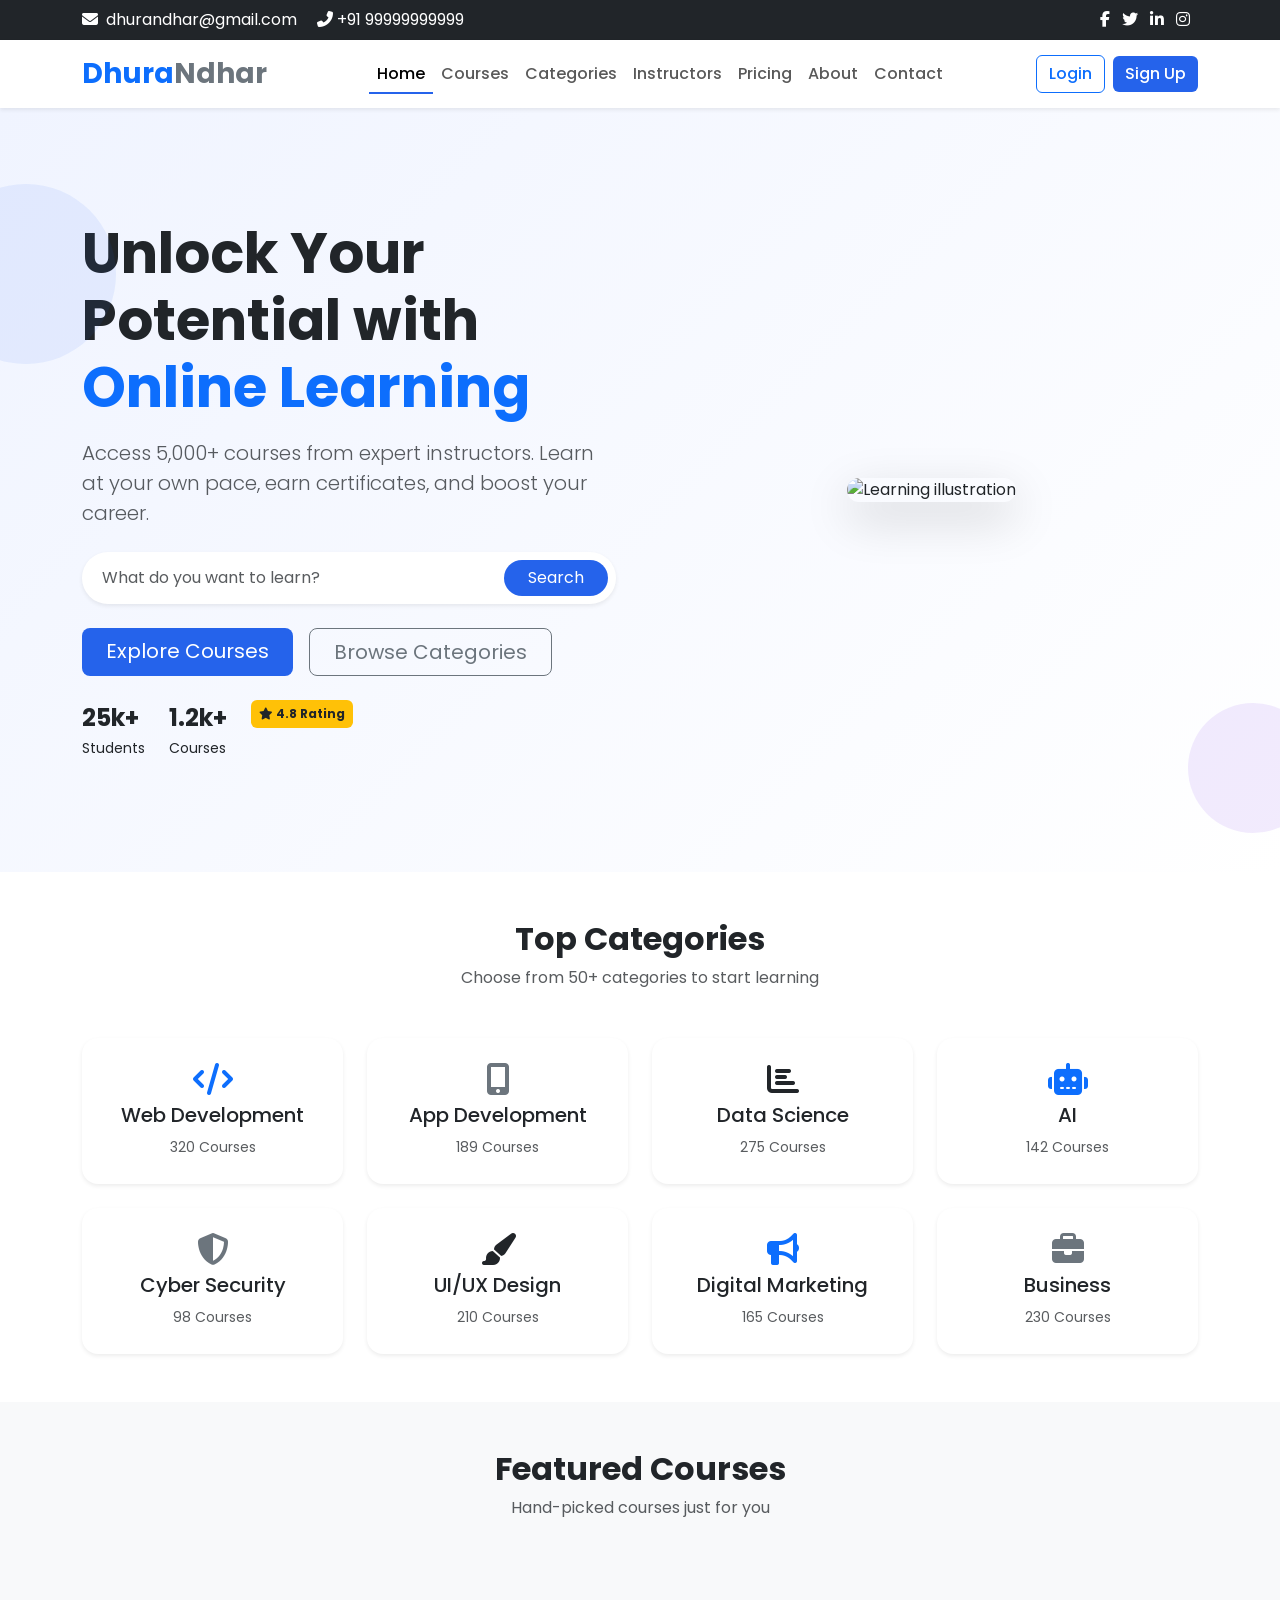
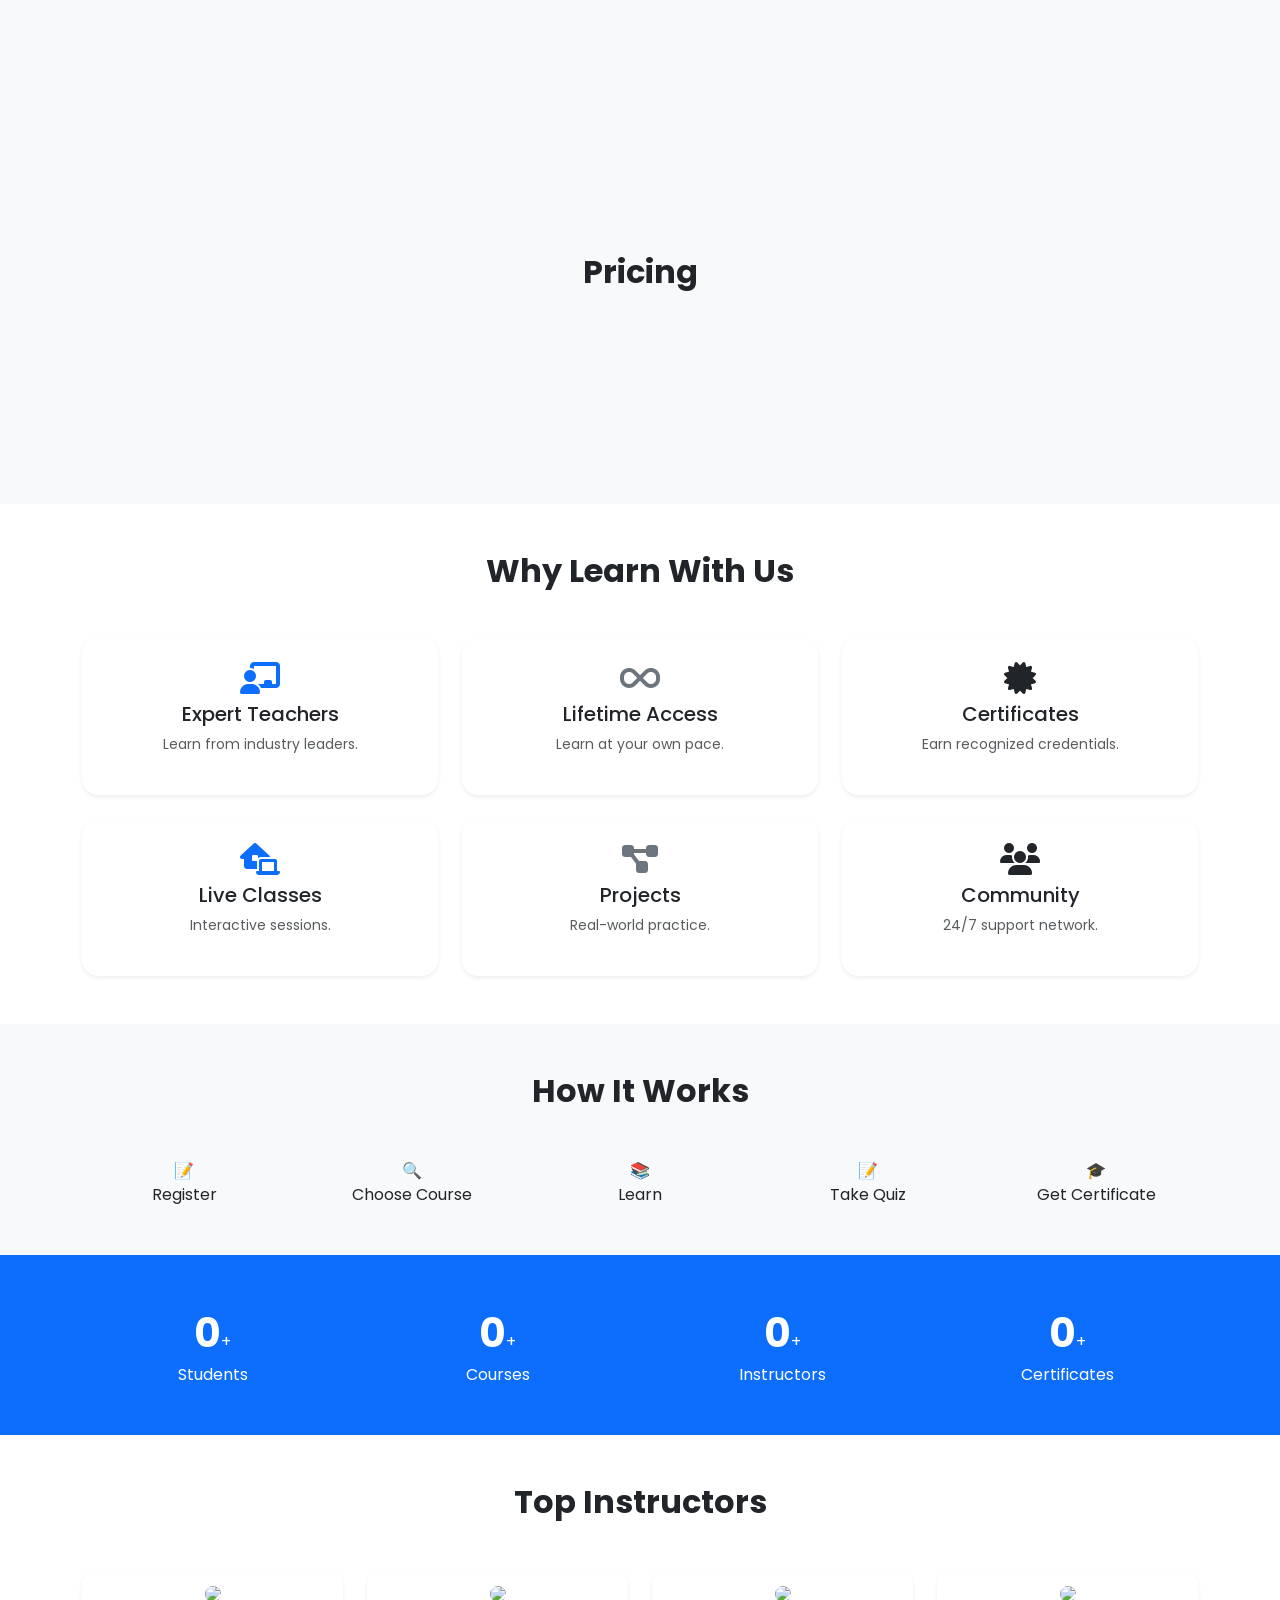
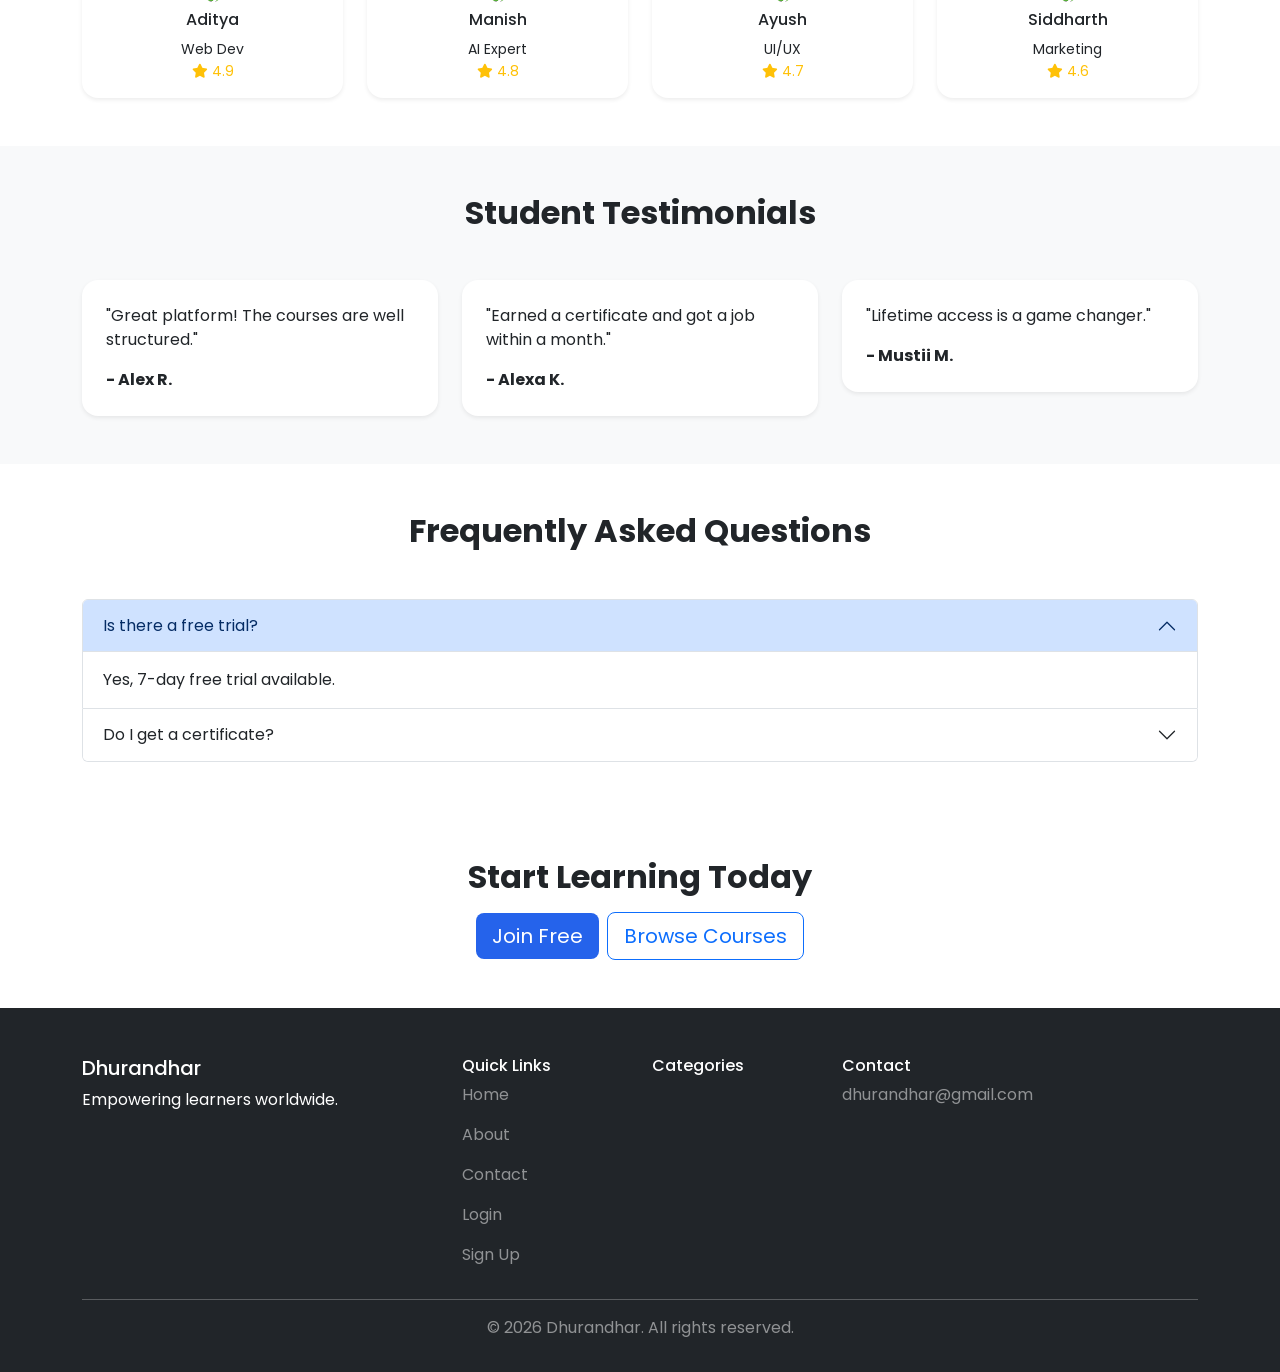
==== commit d1db099c: "Add files via upload" ====
--- a/index.html
+++ b/index.html
@@ -101,7 +101,7 @@
         <div class="floating-shape shape-2"></div>
     </header>
 
-    <!-- ==================== TRUSTED COMPANIES ==================== -->
+    <!-- ==================== TRUSTED COMPANIES ====================  
     <section class="py-4 bg-light">
         <div class="container text-center" data-aos="fade-up">
             <p class="text-muted mb-3">Trusted by leading companies worldwide</p>
@@ -114,7 +114,7 @@
             </div>
         </div>
     </section>
-
+-->
     <!-- ==================== CATEGORIES ==================== -->
     <section id="categories" class="py-5">
         <div class="container">
@@ -413,7 +413,7 @@
             <div class="row g-4">
                 <div class="col-md-3 col-6" data-aos="fade-up">
                     <div class="instructor-card text-center bg-white p-3 rounded-4 shadow-sm"><img
-                            src="https://www.instagram.com/_alex_0775_/p/DZ9oj5tOJNF/" class="rounded-circle mb-2"
+                            src="https://img.freepik.com/premium-photo/child-computer-cartoon-boy-learning-desk-with-laptop-student-studying-code-vector-concept_979495-67164.jpg" class="rounded-circle mb-2"
                             width="80">
                         <h6>Aditya</h6><small>Web Dev</small>
                         <div class="text-warning small"><i class="fas fa-star"></i> 4.9</div>
@@ -421,14 +421,14 @@
                 </div>
                 <div class="col-md-3 col-6" data-aos="fade-up">
                     <div class="instructor-card text-center bg-white p-3 rounded-4 shadow-sm"><img
-                            src="https://www.instagram.com/_alex_0775_/p/DZ9oj5tOJNF/" class="rounded-circle mb-2" width="80">
+                            src="https://tse2.mm.bing.net/th/id/OIP.Qp_0n4EO2e1QVfL2UqNp1gHaHa?w=2000&h=2000&rs=1&pid=ImgDetMain&o=7&rm=3" class="rounded-circle mb-2" width="80">
                         <h6>Manish</h6><small>AI Expert</small>
                         <div class="text-warning small"><i class="fas fa-star"></i> 4.8</div>
                     </div>
                 </div>
                 <div class="col-md-3 col-6" data-aos="fade-up">
                     <div class="instructor-card text-center bg-white p-3 rounded-4 shadow-sm"><img
-                            src="https://www.instagram.com/_alex_0775_/p/DZ9oj5tOJNF/" class="rounded-circle mb-2"
+                            src="https://cdn5.vectorstock.com/i/1000x1000/27/39/smiling-boy-sitting-at-laptop-and-learning-coding-vector-23502739.jpg" class="rounded-circle mb-2"
                             width="80">
                         <h6>Ayush</h6><small>UI/UX</small>
                         <div class="text-warning small"><i class="fas fa-star"></i> 4.7</div>
@@ -436,7 +436,7 @@
                 </div>
                 <div class="col-md-3 col-6" data-aos="fade-up">
                     <div class="instructor-card text-center bg-white p-3 rounded-4 shadow-sm"><img
-                            src="https://www.instagram.com/_alex_0775_/p/DZ9oj5tOJNF/" class="rounded-circle mb-2" width="80">
+                            src="https://tse2.mm.bing.net/th/id/OIP.bUxgDzu9YQqo3LlkDEra9QHaE7?w=626&h=417&rs=1&pid=ImgDetMain&o=7&rm=3" class="rounded-circle mb-2" width="80">
                         <h6>Siddharth</h6><small>Marketing</small>
                         <div class="text-warning small"><i class="fas fa-star"></i> 4.6</div>
                     </div>
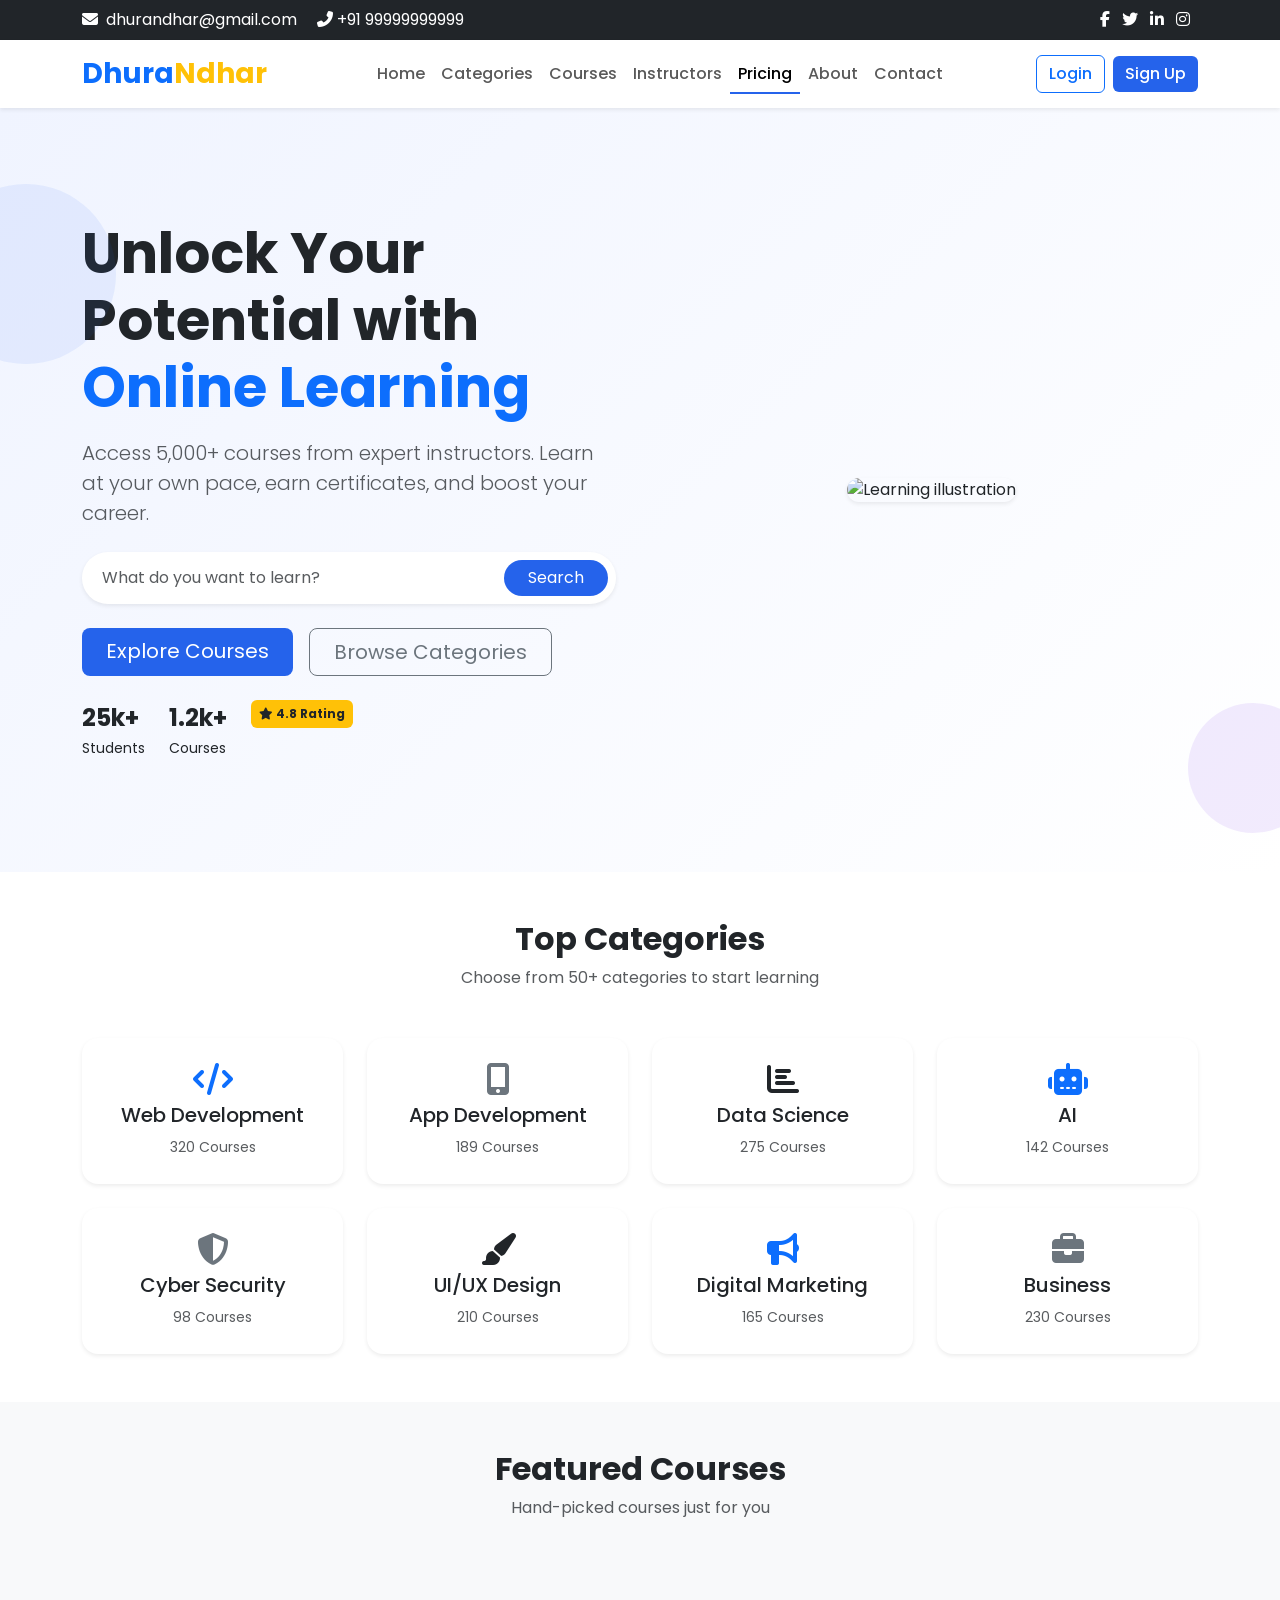
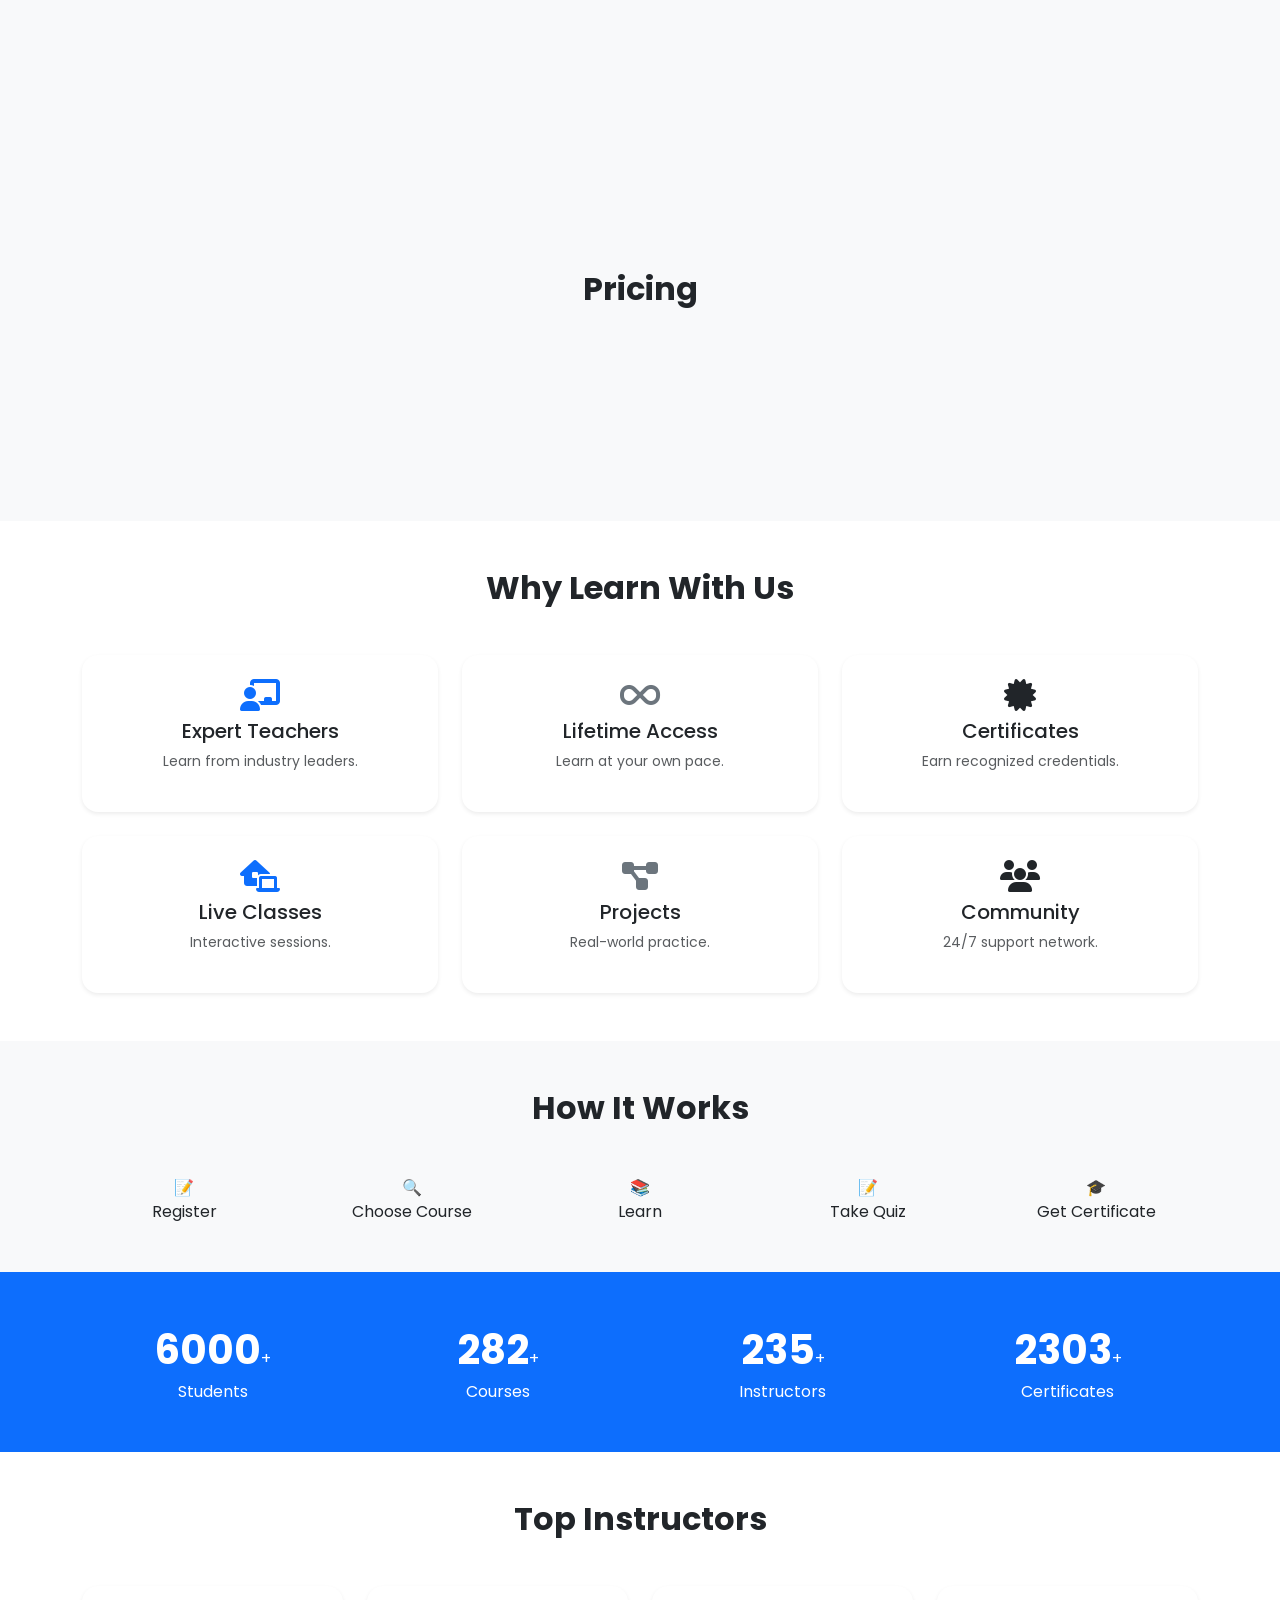
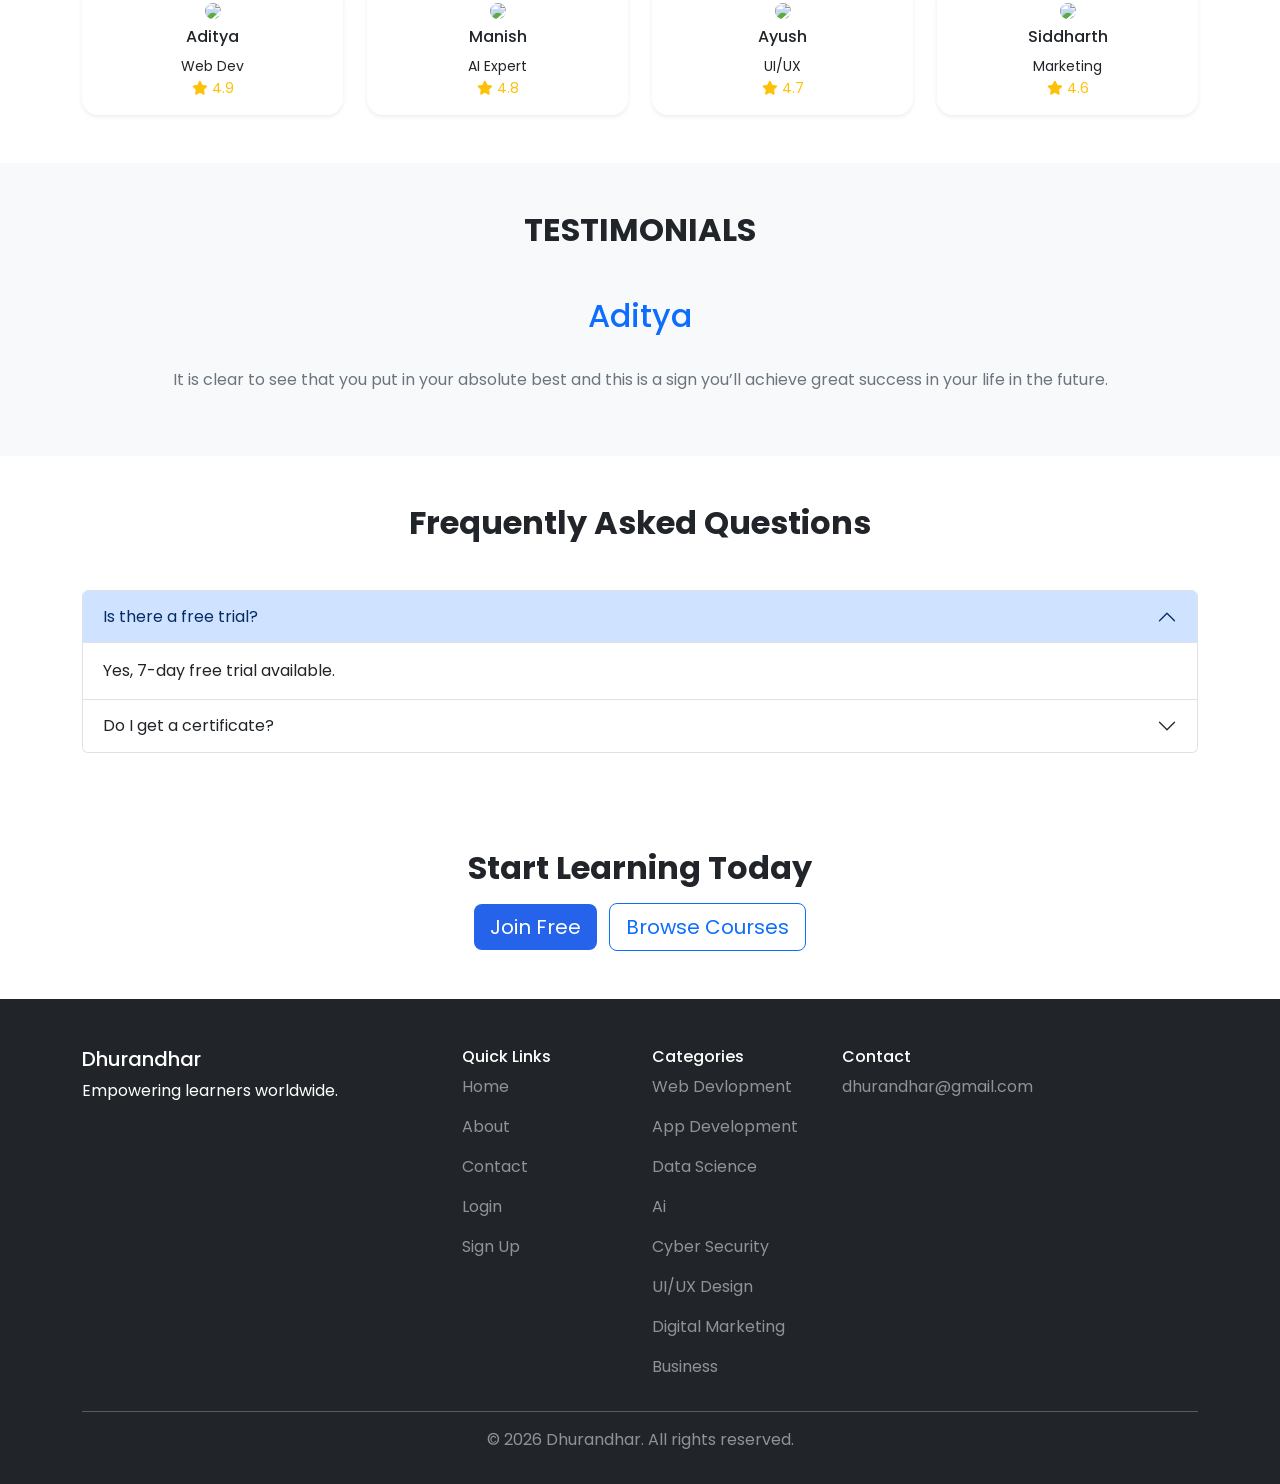
==== commit e9988666: "Add files via upload" ====
--- a/index.html
+++ b/index.html
@@ -34,32 +34,35 @@
                     <a href="#" class="text-white me-2"><i class="fab fa-twitter"></i></a>
                     <a href="#" class="text-white me-2"><i class="fab fa-linkedin-in"></i></a>
                     <a href="#" class="text-white me-2"><i class="fab fa-instagram"></i></a>
-                    </div>
-                </div>
-            </div>
-        </div>
+                </div>
+            </div>
+        </div>
+    </div>
     </div>
 
     <!-- ==================== STICKY NAVIGATION ==================== -->
     <nav id="mainNavbar" class="navbar navbar-expand-lg bg-white sticky-top shadow-sm">
         <div class="container">
-            <a class="navbar-brand fw-bold text-primary fs-3" href="#">Dhura<span class="text-secondary">Ndhar</span></a>
+            <a class="navbar-brand fw-bold text-primary fs-3" href="#">Dhura<span class="text-warning">Ndhar</span></a>
             <button class="navbar-toggler" type="button" data-bs-toggle="collapse" data-bs-target="#navbarContent">
                 <span class="navbar-toggler-icon"></span>
             </button>
             <div class="collapse navbar-collapse" id="navbarContent">
                 <ul class="navbar-nav mx-auto mb-2 mb-lg-0">
                     <li class="nav-item"><a class="nav-link active" href="#home">Home</a></li>
+                    <li class="nav-item"><a class="nav-link" href="#categories">Categories</a></li>
                     <li class="nav-item"><a class="nav-link" href="#courses">Courses</a></li>
-                    <li class="nav-item"><a class="nav-link" href="#categories">Categories</a></li>
+
                     <li class="nav-item"><a class="nav-link" href="#instructors">Instructors</a></li>
                     <li class="nav-item"><a class="nav-link" href="#pricing">Pricing</a></li>
                     <li class="nav-item"><a class="nav-link" href="about.html">About</a></li>
                     <li class="nav-item"><a class="nav-link" href="contact.html">Contact</a></li>
                 </ul>
                 <div class="d-flex align-items-center">
-                    <button class="btn btn-outline-primary me-2 btn-login"><a href="login.html" class="text-blue-50 text-decoration-none nav-link">Login</a></button>
-                    <button class="btn btn-primary btn-signup"><a class="nav-link active" href="signUp.html">Sign Up</a></button>
+                    <button class="btn btn-outline-primary me-2 btn-login"><a href="login.html"
+                            class="text-blue-50 text-decoration-none nav-link">Login</a></button>
+                    <button class="btn btn-primary btn-signup"><a class="nav-link active" href="signUp.html">Sign
+                            Up</a></button>
                 </div>
             </div>
         </div>
@@ -92,7 +95,7 @@
                 </div>
                 <div class="col-lg-6 text-center" data-aos="fade-left">
                     <img src="https://img.freepik.com/free-vector/online-learning-isometric-concept_1284-17947.jpg"
-                        alt="Learning illustration" class="img-fluid rounded-4 shadow-lg hero-float">
+                        alt="Learning illustration" class="img-fluid rounded-4 shadow-sm hero-float">
                 </div>
             </div>
         </div>
@@ -206,7 +209,8 @@
                             <small class="text-muted">ADitya</small>
                             <div class="text-warning small"><i class="fas fa-star"></i> 4.7 (2.3k)</div>
                             <div class="d-flex justify-content-between align-items-center mt-2">
-                                <span class="fw-bold text-primary">$84.99</span>
+                                <span class="fw-bold text-black"><del>&#8377;9999</del> 30% off</span><span
+                                    class="text-primary fw-bold">₹6999</span>
                                 <button class="btn btn-sm btn-outline-primary">Enroll</button>
                             </div>
                         </div>
@@ -226,7 +230,7 @@
                             <small class="text-muted">Manish</small>
                             <div class="text-warning small"><i class="fas fa-star"></i> 4.8 (1.8k)</div>
                             <div class="d-flex justify-content-between align-items-center mt-2">
-                                <span class="fw-bold text-primary">$94.99</span>
+                                <span class="fw-bold text-primary">&#8377;4999</span>
                                 <button class="btn btn-sm btn-outline-primary">Enroll</button>
                             </div>
                         </div>
@@ -246,7 +250,7 @@
                             <small class="text-muted">Ayush</small>
                             <div class="text-warning small"><i class="fas fa-star"></i> 4.6 (1.2k)</div>
                             <div class="d-flex justify-content-between align-items-center mt-2">
-                                <span class="fw-bold text-primary">$79.99</span>
+                                <span class="fw-bold text-primary">&#8377;4999</span>
                                 <button class="btn btn-sm btn-outline-primary">Enroll</button>
                             </div>
                         </div>
@@ -266,7 +270,7 @@
                             <small class="text-muted">Siddharth</small>
                             <div class="text-warning small"><i class="fas fa-star"></i> 4.5 (3.4k)</div>
                             <div class="d-flex justify-content-between align-items-center mt-2">
-                                <span class="fw-bold text-primary">$89.99</span>
+                                <span class="fw-bold text-primary">&#8377;4999</span>
                                 <button class="btn btn-sm btn-outline-primary">Enroll</button>
                             </div>
                         </div>
@@ -275,12 +279,12 @@
             </div>
         </div>
     </section>
-<!-- =========================== Pricing ========================================-->
-  <section id="pricing" class="py-5 bg-light">
+    <!-- =========================== Pricing ========================================-->
+    <section id="pricing" class="py-5 bg-light">
         <div class="container">
             <div class="text-center mb-5" data-aos="fade-up">
                 <h2 class="fw-bold">Pricing</h2>
-                
+
             </div>
             <div class="row g-4">
                 <!-- course card 1 -->
@@ -294,9 +298,9 @@
                         </div>
                         <div class="p-3">
                             <h6>Complete Web Development Bootcamp</h6>
-                           
+
                             <div class="d-flex justify-content-between align-items-center mt-2">
-                                <span class="fw-bold text-primary">$84.99</span>
+                                <span class="fw-bold text-primary">&#8377;4999</span>
                                 <button class="btn btn-sm btn-outline-primary">Enroll</button>
                             </div>
                         </div>
@@ -313,9 +317,9 @@
                         </div>
                         <div class="p-3">
                             <h6>Flutter & Dart - Complete Guide</h6>
-                           
+
                             <div class="d-flex justify-content-between align-items-center mt-2">
-                                <span class="fw-bold text-primary">$94.99</span>
+                                <span class="fw-bold text-primary">&#8377;4999</span>
                                 <button class="btn btn-sm btn-outline-primary">Enroll</button>
                             </div>
                         </div>
@@ -323,7 +327,7 @@
                 </div>
             </div>
         </div>
-  </section>
+    </section>
     <!-- ==================== WHY CHOOSE US ==================== -->
     <section class="py-5">
         <div class="container">
@@ -413,30 +417,32 @@
             <div class="row g-4">
                 <div class="col-md-3 col-6" data-aos="fade-up">
                     <div class="instructor-card text-center bg-white p-3 rounded-4 shadow-sm"><img
-                            src="https://img.freepik.com/premium-photo/child-computer-cartoon-boy-learning-desk-with-laptop-student-studying-code-vector-concept_979495-67164.jpg" class="rounded-circle mb-2"
-                            width="80">
+                            src="https://img.freepik.com/premium-photo/child-computer-cartoon-boy-learning-desk-with-laptop-student-studying-code-vector-concept_979495-67164.jpg"
+                            class="rounded-circle mb-2" width="80">
                         <h6>Aditya</h6><small>Web Dev</small>
                         <div class="text-warning small"><i class="fas fa-star"></i> 4.9</div>
                     </div>
                 </div>
                 <div class="col-md-3 col-6" data-aos="fade-up">
                     <div class="instructor-card text-center bg-white p-3 rounded-4 shadow-sm"><img
-                            src="https://tse2.mm.bing.net/th/id/OIP.Qp_0n4EO2e1QVfL2UqNp1gHaHa?w=2000&h=2000&rs=1&pid=ImgDetMain&o=7&rm=3" class="rounded-circle mb-2" width="80">
+                            src="https://tse2.mm.bing.net/th/id/OIP.Qp_0n4EO2e1QVfL2UqNp1gHaHa?w=2000&h=2000&rs=1&pid=ImgDetMain&o=7&rm=3"
+                            class="rounded-circle mb-2" width="80">
                         <h6>Manish</h6><small>AI Expert</small>
                         <div class="text-warning small"><i class="fas fa-star"></i> 4.8</div>
                     </div>
                 </div>
                 <div class="col-md-3 col-6" data-aos="fade-up">
                     <div class="instructor-card text-center bg-white p-3 rounded-4 shadow-sm"><img
-                            src="https://cdn5.vectorstock.com/i/1000x1000/27/39/smiling-boy-sitting-at-laptop-and-learning-coding-vector-23502739.jpg" class="rounded-circle mb-2"
-                            width="80">
+                            src="https://cdn5.vectorstock.com/i/1000x1000/27/39/smiling-boy-sitting-at-laptop-and-learning-coding-vector-23502739.jpg"
+                            class="rounded-circle mb-2" width="80">
                         <h6>Ayush</h6><small>UI/UX</small>
                         <div class="text-warning small"><i class="fas fa-star"></i> 4.7</div>
                     </div>
                 </div>
                 <div class="col-md-3 col-6" data-aos="fade-up">
                     <div class="instructor-card text-center bg-white p-3 rounded-4 shadow-sm"><img
-                            src="https://tse2.mm.bing.net/th/id/OIP.bUxgDzu9YQqo3LlkDEra9QHaE7?w=626&h=417&rs=1&pid=ImgDetMain&o=7&rm=3" class="rounded-circle mb-2" width="80">
+                            src="https://tse2.mm.bing.net/th/id/OIP.bUxgDzu9YQqo3LlkDEra9QHaE7?w=626&h=417&rs=1&pid=ImgDetMain&o=7&rm=3"
+                            class="rounded-circle mb-2" width="80">
                         <h6>Siddharth</h6><small>Marketing</small>
                         <div class="text-warning small"><i class="fas fa-star"></i> 4.6</div>
                     </div>
@@ -447,25 +453,36 @@
 
     <!-- ==================== TESTIMONIALS ==================== -->
     <section class="py-5 bg-light">
-        <div class="container">
-            <h2 class="text-center fw-bold mb-5" data-aos="fade-down">Student Testimonials</h2>
-            <div class="row g-4">
-                <div class="col-md-4" data-aos="fade-right">
-                    <div class="bg-white p-4 rounded-4 shadow-sm">
-                        <p>"Great platform! The courses are well structured."</p><strong>- Alex R.</strong>
-                    </div>
-                </div>
-                <div class="col-md-4" data-aos="fade-up">
-                    <div class="bg-white p-4 rounded-4 shadow-sm">
-                        <p>"Earned a certificate and got a job within a month."</p><strong>- Alexa K.</strong>
-                    </div>
-                </div>
-                <div class="col-md-4" data-aos="fade-left">
-                    <div class="bg-white p-4 rounded-4 shadow-sm">
-                        <p>"Lifetime access is a game changer."</p><strong>- Mustii M.</strong>
-                    </div>
-                </div>
-            </div>
+         <div class="container">
+            <h2 class="text-center fw-bold mb-5" data-aos="fade-up">TESTIMONIALS</h2>
+        <div id="carouselExampleSlidesOnly" class="carousel slide" data-bs-ride="carousel">
+            <div class="carousel-inner">
+                <div class="carousel-item active">
+                    <h2 class="justify-content-center text-center text-primary">Aditya</h2><br>
+                    <p class="justify-content-center text-center text-secondary"> It is clear to see that you put in
+                        your absolute best and this is a sign you’ll achieve great success in your life in the future.
+                    </p>
+                </div>
+                  <div class="carousel-item">
+                    <h2 class="justify-content-center text-center text-primary">Namonarayan</h2><br>
+                    <p class="justify-content-center text-center text-secondary"> It is clear to see that you put in
+                        your absolute best and this is a sign you’ll achieve great success in your life in the future.
+                    </p>
+                </div>
+                <div class="carousel-item">
+                     <h2 class="justify-content-center text-center text-primary">Manish</h2><br>
+                    <p class="justify-content-center text-center text-secondary"> It is clear to see that you put in
+                        your absolute best and this is a sign you’ll achieve great success in your life in the future.
+                    </p>
+                </div>
+                <div class="carousel-item">
+                   <h2 class="justify-content-center text-center text-primary">Ayush Ranjan</h2><br>
+                    <p class="justify-content-center text-center text-secondary"> It is clear to see that you put in
+                        your absolute best and this is a sign you’ll achieve great success in your life in the future.
+                    </p>
+                </div>
+            </div>
+        </div>
         </div>
     </section>
 
@@ -496,7 +513,8 @@
     <!-- ==================== CTA SECTION ==================== -->
     <section class="py-5 text-center">
         <h2 class="fw-bold">Start Learning Today</h2>
-        <div class="mt-3"><a href="#" class="btn btn-primary btn-lg me-2">Join Free</a><a href="#"
+        <div class="mt-3"><a href="join.html" class="btn btn-primary btn-lg me-2">Join Free</a>
+            <a href="#"
                 class="btn btn-outline-primary btn-lg">Browse Courses</a></div>
     </section>
 
@@ -513,21 +531,29 @@
                     <ul class="list-unstyled">
                         <li><a href="#" class="text-white-50 text-decoration-none">Home</a></li>
                     </ul>
-                     <ul class="list-unstyled">
+                    <ul class="list-unstyled">
                         <li><a href="about.html" class="text-white-50 text-decoration-none">About</a></li>
                     </ul>
-                     <ul class="list-unstyled">
+                    <ul class="list-unstyled">
                         <li><a href="contact.html" class="text-white-50 text-decoration-none">Contact</a></li>
                     </ul>
-                     <ul class="list-unstyled">
+                    <ul class="list-unstyled">
                         <li><a href="login.html" class="text-white-50 text-decoration-none">Login</a></li>
                     </ul>
-                     <ul class="list-unstyled">
+                    <ul class="list-unstyled">
                         <li><a href="signUp.html" class="text-white-50 text-decoration-none">Sign Up</a></li>
                     </ul>
                 </div>
                 <div class="col-md-2">
                     <h6>Categories</h6>
+                    <ul class="list-unstyled"><li class="text-white-50">Web Devlopment</li></ul>
+                    <ul class="list-unstyled"><li class="text-white-50">App Development</li></ul>
+                    <ul class="list-unstyled"><li class="text-white-50">Data Science</li></ul>
+                    <ul class="list-unstyled"><li class="text-white-50">Ai</li></ul>
+                    <ul class="list-unstyled"><li class="text-white-50">Cyber Security</li></ul>
+                    <ul class="list-unstyled"><li class="text-white-50">UI/UX Design</li></ul>
+                    <ul class="list-unstyled"><li class="text-white-50">Digital Marketing</li></ul>
+                    <ul class="list-unstyled"><li class="text-white-50">Business</li></ul>
                 </div>
                 <div class="col-md-4">
                     <h6>Contact</h6>
--- a/style.css
+++ b/style.css
@@ -16,7 +16,7 @@
   font-family: 'Poppins', sans-serif;
   background-color: var(--white);
   color: var(--text-dark);
-  transition: background-color 0.3s, color 0.3s;
+  transition: background-color 1.0s, color 1.0s;
 }
 
 /* Top bar */
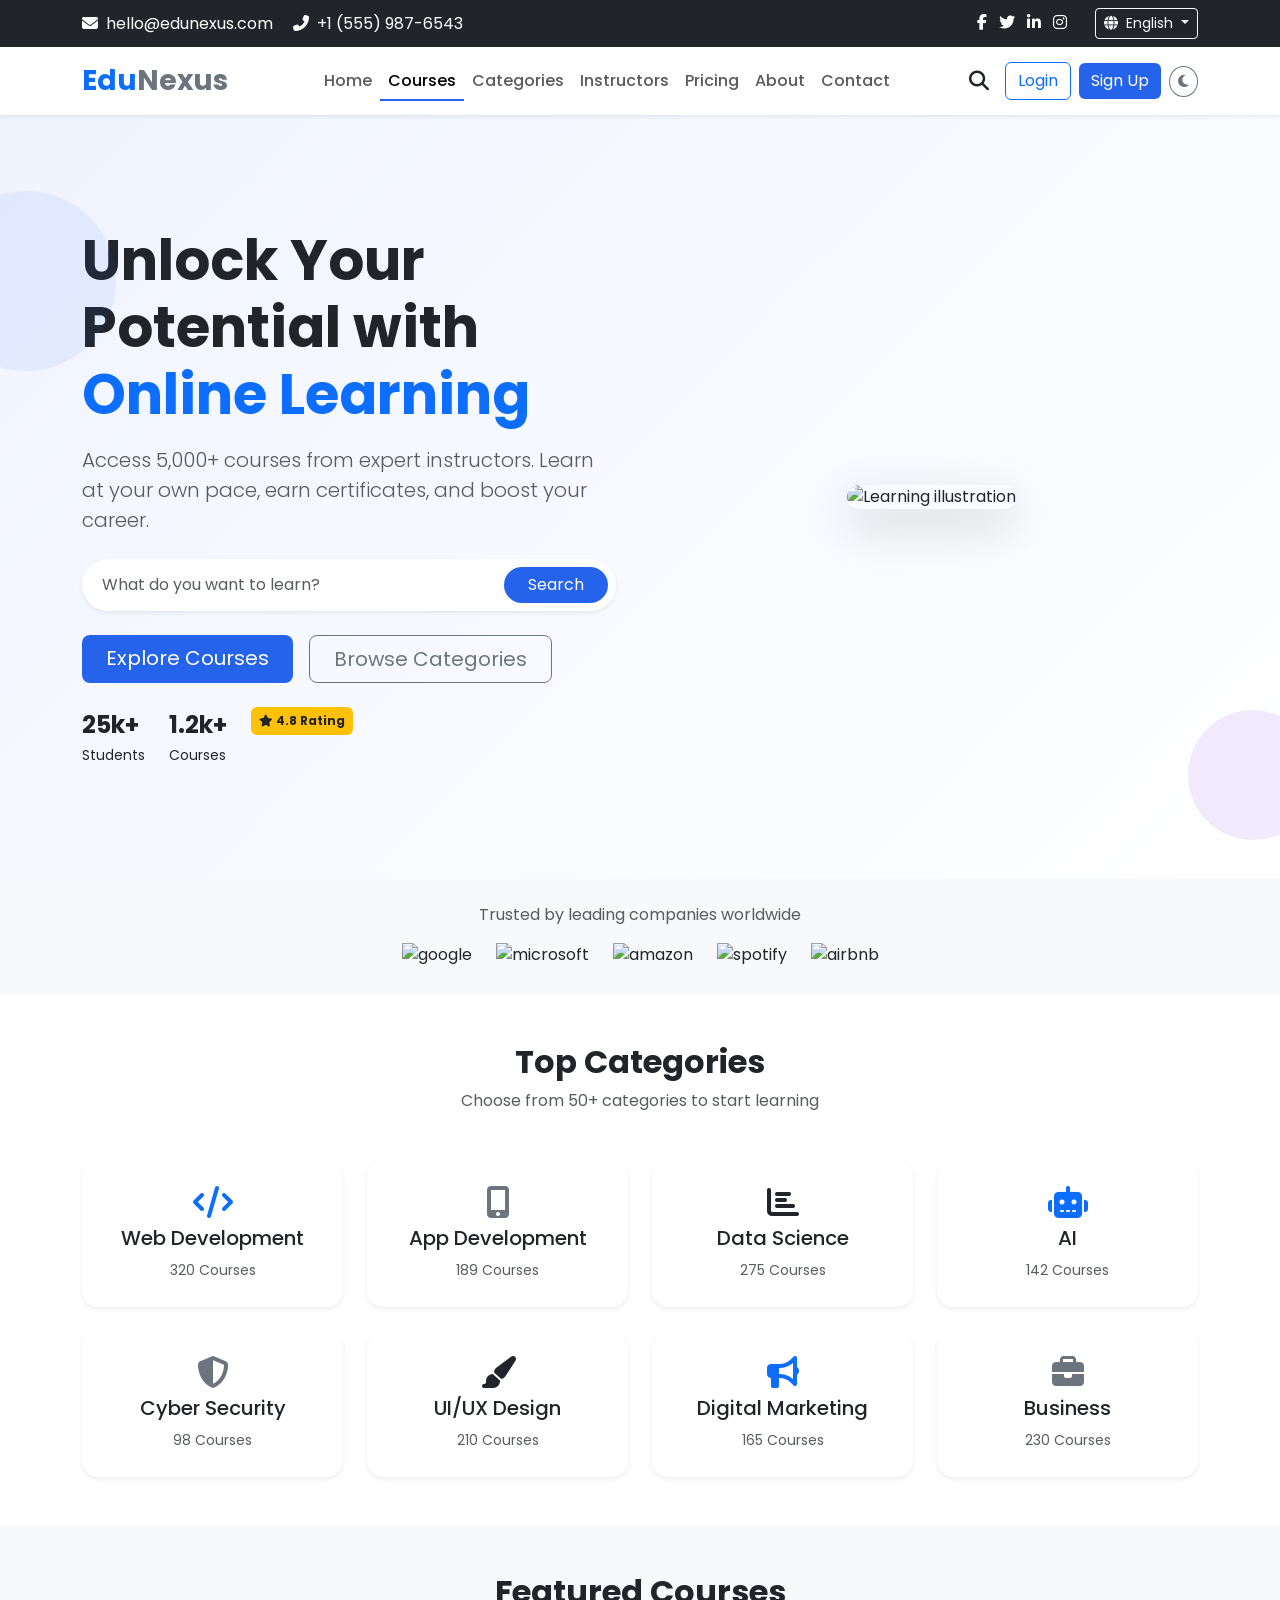
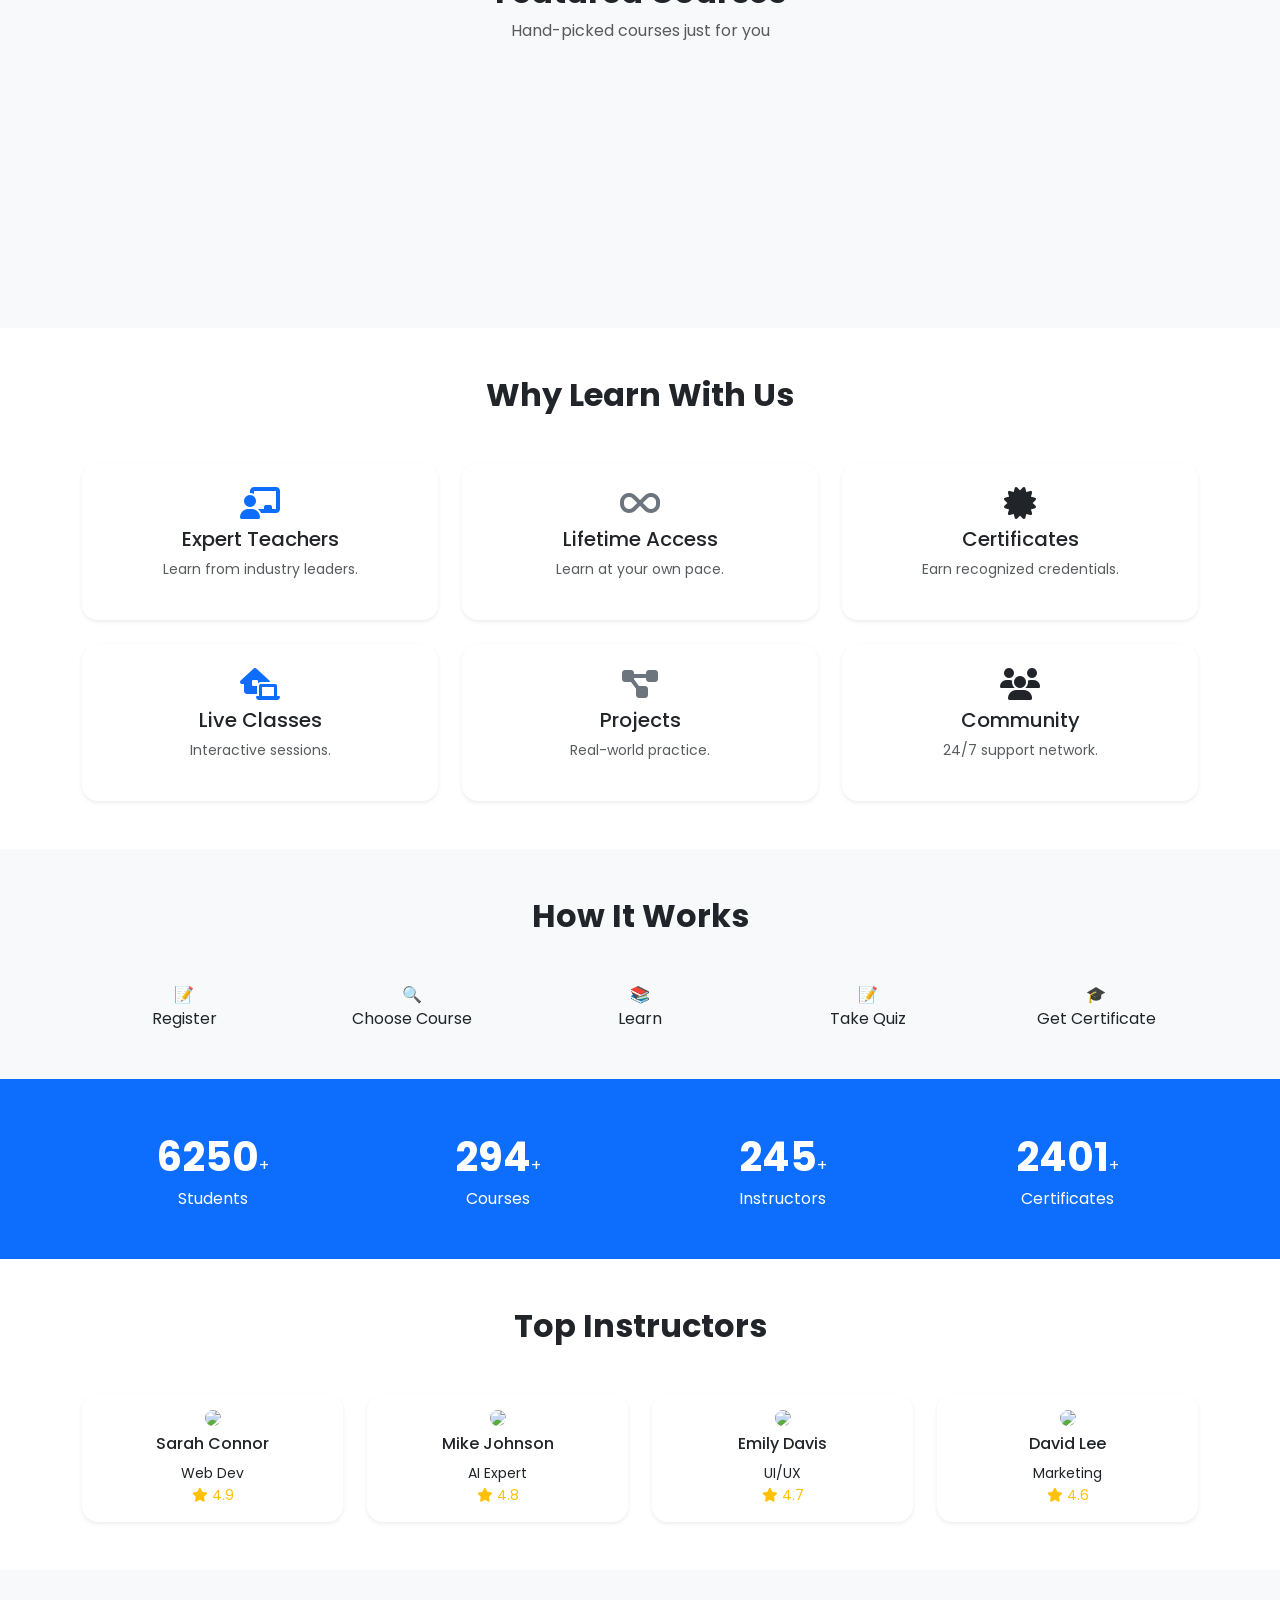
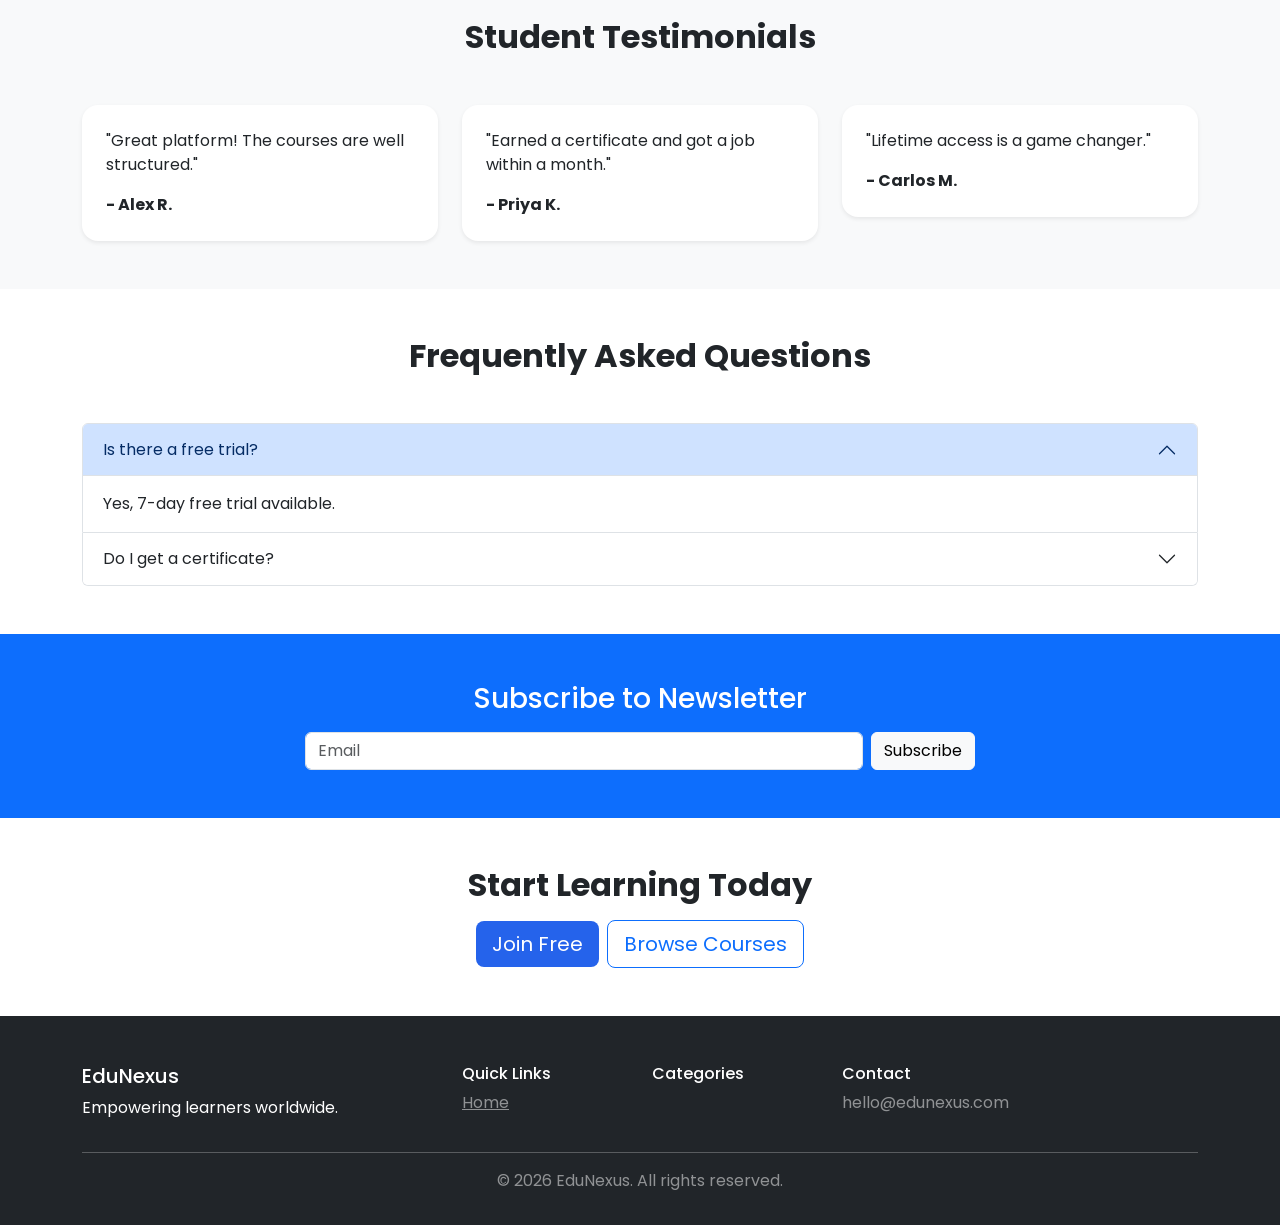
==== commit f654f1e4: "Update index.html" ====
--- a/index.html
+++ b/index.html
@@ -1,580 +1,386 @@
 <!DOCTYPE html>
 <html lang="en">
-
 <head>
-    <meta charset="UTF-8">
-    <meta name="viewport" content="width=device-width, initial-scale=1.0, viewport-fit=cover">
-    <title>Dhurandhar LMS | Learn Without Limits</title>
-    <!-- Google Fonts (Poppins) -->
-    <link rel="preconnect" href="https://fonts.googleapis.com">
-    <link rel="preconnect" href="https://fonts.gstatic.com" crossorigin>
-    <link href="https://fonts.googleapis.com/css2?family=Poppins:wght@300;400;500;600;700;800&display=swap"
-        rel="stylesheet">
-    <!-- Bootstrap 5 CSS -->
-    <link href="https://cdn.jsdelivr.net/npm/bootstrap@5.3.0/dist/css/bootstrap.min.css" rel="stylesheet">
-    <!-- Font Awesome 6 -->
-    <link rel="stylesheet" href="https://cdnjs.cloudflare.com/ajax/libs/font-awesome/6.4.0/css/all.min.css">
-    <!-- AOS Animation Library -->
-    <link href="https://unpkg.com/aos@2.3.1/dist/aos.css" rel="stylesheet">
-    <!-- Custom CSS -->
-    <link rel="stylesheet" href="style.css">
+  <meta charset="UTF-8">
+  <meta name="viewport" content="width=device-width, initial-scale=1.0, viewport-fit=cover">
+  <title>EduNexus LMS | Learn Without Limits</title>
+  <!-- Google Fonts (Poppins) -->
+  <link rel="preconnect" href="https://fonts.googleapis.com">
+  <link rel="preconnect" href="https://fonts.gstatic.com" crossorigin>
+  <link href="https://fonts.googleapis.com/css2?family=Poppins:wght@300;400;500;600;700;800&display=swap" rel="stylesheet">
+  <!-- Bootstrap 5 CSS -->
+  <link href="https://cdn.jsdelivr.net/npm/bootstrap@5.3.0/dist/css/bootstrap.min.css" rel="stylesheet">
+  <!-- Font Awesome 6 -->
+  <link rel="stylesheet" href="https://cdnjs.cloudflare.com/ajax/libs/font-awesome/6.4.0/css/all.min.css">
+  <!-- AOS Animation Library -->
+  <link href="https://unpkg.com/aos@2.3.1/dist/aos.css" rel="stylesheet">
+  <!-- Custom CSS -->
+  <link rel="stylesheet" href="style.css">
 </head>
-
 <body class="light-mode">
-    <!-- ==================== TOP BAR ==================== -->
-    <div class="top-bar bg-dark text-white py-2 d-none d-md-block">
-        <div class="container">
-            <div class="row align-items-center">
-                <div class="col-md-6">
-                    <span class="me-3"><i class="fas fa-envelope me-1"></i> dhurandhar@gmail.com</span>
-                    <span><i class="fas fa-phone-alt me-1"></i>+91 99999999999</span>
-                </div>
-                <div class="col-md-6 text-end">
-                    <a href="#" class="text-white me-2"><i class="fab fa-facebook-f"></i></a>
-                    <a href="#" class="text-white me-2"><i class="fab fa-twitter"></i></a>
-                    <a href="#" class="text-white me-2"><i class="fab fa-linkedin-in"></i></a>
-                    <a href="#" class="text-white me-2"><i class="fab fa-instagram"></i></a>
-                </div>
-            </div>
-        </div>
-    </div>
-    </div>
-
-    <!-- ==================== STICKY NAVIGATION ==================== -->
-    <nav id="mainNavbar" class="navbar navbar-expand-lg bg-white sticky-top shadow-sm">
-        <div class="container">
-            <a class="navbar-brand fw-bold text-primary fs-3" href="#">Dhura<span class="text-warning">Ndhar</span></a>
-            <button class="navbar-toggler" type="button" data-bs-toggle="collapse" data-bs-target="#navbarContent">
-                <span class="navbar-toggler-icon"></span>
+  <!-- ==================== TOP BAR ==================== -->
+  <div class="top-bar bg-dark text-white py-2 d-none d-md-block">
+    <div class="container">
+      <div class="row align-items-center">
+        <div class="col-md-6">
+          <span class="me-3"><i class="fas fa-envelope me-1"></i> hello@edunexus.com</span>
+          <span><i class="fas fa-phone-alt me-1"></i> +1 (555) 987-6543</span>
+        </div>
+        <div class="col-md-6 text-end">
+          <a href="#" class="text-white me-2"><i class="fab fa-facebook-f"></i></a>
+          <a href="#" class="text-white me-2"><i class="fab fa-twitter"></i></a>
+          <a href="#" class="text-white me-2"><i class="fab fa-linkedin-in"></i></a>
+          <a href="#" class="text-white me-2"><i class="fab fa-instagram"></i></a>
+          <!-- Language Dropdown -->
+          <div class="dropdown d-inline-block ms-3">
+            <button class="btn btn-sm btn-outline-light dropdown-toggle" type="button" data-bs-toggle="dropdown">
+              <i class="fas fa-globe me-1"></i> English
             </button>
-            <div class="collapse navbar-collapse" id="navbarContent">
-                <ul class="navbar-nav mx-auto mb-2 mb-lg-0">
-                    <li class="nav-item"><a class="nav-link active" href="#home">Home</a></li>
-                    <li class="nav-item"><a class="nav-link" href="#categories">Categories</a></li>
-                    <li class="nav-item"><a class="nav-link" href="#courses">Courses</a></li>
-
-                    <li class="nav-item"><a class="nav-link" href="#instructors">Instructors</a></li>
-                    <li class="nav-item"><a class="nav-link" href="#pricing">Pricing</a></li>
-                    <li class="nav-item"><a class="nav-link" href="about.html">About</a></li>
-                    <li class="nav-item"><a class="nav-link" href="contact.html">Contact</a></li>
-                </ul>
-                <div class="d-flex align-items-center">
-                    <button class="btn btn-outline-primary me-2 btn-login"><a href="login.html"
-                            class="text-blue-50 text-decoration-none nav-link">Login</a></button>
-                    <button class="btn btn-primary btn-signup"><a class="nav-link active" href="signUp.html">Sign
-                            Up</a></button>
-                </div>
-            </div>
-        </div>
-    </nav>
-
-    <!-- ==================== HERO SECTION ==================== -->
-    <header id="home" class="hero-section position-relative overflow-hidden">
-        <div class="container py-5">
-            <div class="row align-items-center g-5">
-                <div class="col-lg-6" data-aos="fade-right">
-                    <h1 class="display-4 fw-bold mb-3">Unlock Your Potential with <span class="text-primary">Online
-                            Learning</span></h1>
-                    <p class="lead text-muted mb-4">Access 5,000+ courses from expert instructors. Learn at your own
-                        pace, earn certificates, and boost your career.</p>
-                    <!-- Search Bar -->
-                    <div class="search-bar bg-white p-2 rounded-pill shadow-sm d-flex mb-4">
-                        <input type="text" class="form-control border-0" placeholder="What do you want to learn?">
-                        <button class="btn btn-primary rounded-pill px-4">Search</button>
-                    </div>
-                    <div class="d-flex gap-3 mb-4">
-                        <a href="#" class="btn btn-primary btn-lg px-4">Explore Courses</a>
-                        <a href="#" class="btn btn-outline-secondary btn-lg px-4">Browse Categories</a>
-                    </div>
-                    <div class="d-flex gap-4 flex-wrap">
-                        <div><span class="fw-bold fs-4">25k+</span><br><small>Students</small></div>
-                        <div><span class="fw-bold fs-4">1.2k+</span><br><small>Courses</small></div>
-                        <div><span class="badge bg-warning text-dark p-2"><i class="fas fa-star"></i> 4.8 Rating</span>
-                        </div>
-                    </div>
-                </div>
-                <div class="col-lg-6 text-center" data-aos="fade-left">
-                    <img src="https://img.freepik.com/free-vector/online-learning-isometric-concept_1284-17947.jpg"
-                        alt="Learning illustration" class="img-fluid rounded-4 shadow-sm hero-float">
-                </div>
-            </div>
-        </div>
-        <!-- floating shapes -->
-        <div class="floating-shape shape-1"></div>
-        <div class="floating-shape shape-2"></div>
-    </header>
-
-    <!-- ==================== TRUSTED COMPANIES ====================  
-    <section class="py-4 bg-light">
-        <div class="container text-center" data-aos="fade-up">
-            <p class="text-muted mb-3">Trusted by leading companies worldwide</p>
-            <div class="d-flex justify-content-center flex-wrap gap-4">
-                <img src="https://cdn.worldvectorlogo.com/logos/google-2015.svg" height="28" alt="google">
-                <img src="https://cdn.worldvectorlogo.com/logos/microsoft.svg" height="28" alt="microsoft">
-                <img src="https://cdn.worldvectorlogo.com/logos/amazon-2.svg" height="28" alt="amazon">
-                <img src="https://cdn.worldvectorlogo.com/logos/spotify-2.svg" height="28" alt="spotify">
-                <img src="https://cdn.worldvectorlogo.com/logos/airbnb.svg" height="28" alt="airbnb">
-            </div>
-        </div>
-    </section>
--->
-    <!-- ==================== CATEGORIES ==================== -->
-    <section id="categories" class="py-5">
-        <div class="container">
-            <div class="text-center mb-5" data-aos="fade-down">
-                <h2 class="fw-bold">Top Categories</h2>
-                <p class="text-muted">Choose from 50+ categories to start learning</p>
-            </div>
-            <div class="row g-4">
-                <!-- category cards 8 -->
-                <div class="col-6 col-md-4 col-lg-3" data-aos="zoom-in" data-aos-delay="50">
-                    <div class="category-card text-center p-4 bg-white rounded-4 shadow-sm h-100">
-                        <i class="fas fa-code fa-2x text-primary mb-2"></i>
-                        <h5>Web Development</h5>
-                        <small class="text-muted">320 Courses</small>
-                    </div>
-                </div>
-                <div class="col-6 col-md-4 col-lg-3" data-aos="zoom-in" data-aos-delay="150">
-                    <div class="category-card text-center p-4 bg-white rounded-4 shadow-sm h-100">
-                        <i class="fas fa-mobile-alt fa-2x text-secondary mb-2"></i>
-                        <h5>App Development</h5>
-                        <small class="text-muted">189 Courses</small>
-                    </div>
-                </div>
-                <div class="col-6 col-md-4 col-lg-3" data-aos="zoom-in" data-aos-delay="250">
-                    <div class="category-card text-center p-4 bg-white rounded-4 shadow-sm h-100">
-                        <i class="fas fa-chart-bar fa-2x text-accent mb-2"></i>
-                        <h5>Data Science</h5>
-                        <small class="text-muted">275 Courses</small>
-                    </div>
-                </div>
-                <div class="col-6 col-md-4 col-lg-3" data-aos="zoom-in" data-aos-delay="350">
-                    <div class="category-card text-center p-4 bg-white rounded-4 shadow-sm h-100">
-                        <i class="fas fa-robot fa-2x text-primary mb-2"></i>
-                        <h5>AI</h5>
-                        <small class="text-muted">142 Courses</small>
-                    </div>
-                </div>
-                <div class="col-6 col-md-4 col-lg-3" data-aos="zoom-in" data-aos-delay="100">
-                    <div class="category-card text-center p-4 bg-white rounded-4 shadow-sm h-100">
-                        <i class="fas fa-shield-alt fa-2x text-secondary mb-2"></i>
-                        <h5>Cyber Security</h5>
-                        <small class="text-muted">98 Courses</small>
-                    </div>
-                </div>
-                <div class="col-6 col-md-4 col-lg-3" data-aos="zoom-in" data-aos-delay="200">
-                    <div class="category-card text-center p-4 bg-white rounded-4 shadow-sm h-100">
-                        <i class="fas fa-paint-brush fa-2x text-accent mb-2"></i>
-                        <h5>UI/UX Design</h5>
-                        <small class="text-muted">210 Courses</small>
-                    </div>
-                </div>
-                <div class="col-6 col-md-4 col-lg-3" data-aos="zoom-in" data-aos-delay="300">
-                    <div class="category-card text-center p-4 bg-white rounded-4 shadow-sm h-100">
-                        <i class="fas fa-bullhorn fa-2x text-primary mb-2"></i>
-                        <h5>Digital Marketing</h5>
-                        <small class="text-muted">165 Courses</small>
-                    </div>
-                </div>
-                <div class="col-6 col-md-4 col-lg-3" data-aos="zoom-in" data-aos-delay="400">
-                    <div class="category-card text-center p-4 bg-white rounded-4 shadow-sm h-100">
-                        <i class="fas fa-briefcase fa-2x text-secondary mb-2"></i>
-                        <h5>Business</h5>
-                        <small class="text-muted">230 Courses</small>
-                    </div>
-                </div>
-            </div>
-        </div>
-    </section>
-
-    <!-- ==================== FEATURED COURSES ==================== -->
-    <section id="courses" class="py-5 bg-light">
-        <div class="container">
-            <div class="text-center mb-5" data-aos="fade-up">
-                <h2 class="fw-bold">Featured Courses</h2>
-                <p class="text-muted">Hand-picked courses just for you</p>
-            </div>
-            <div class="row g-4">
-                <!-- course card 1 -->
-                <div class="col-md-6 col-lg-3" data-aos="flip-left">
-                    <div class="course-card bg-white rounded-4 overflow-hidden shadow-sm h-100">
-                        <div class="position-relative">
-                            <img src="https://cdn.pixabay.com/photo/2019/10/09/07/28/development-4536630_1280.png"
-                                class="img-fluid" alt="course">
-                            <span class="badge bg-primary position-absolute top-0 start-0 m-2">Web Dev</span>
-                            <i class="far fa-heart position-absolute top-0 end-0 m-2 text-black fs-5 wishlist-icon"></i>
-                        </div>
-                        <div class="p-3">
-                            <h6>Complete Web Development Bootcamp</h6>
-                            <small class="text-muted">ADitya</small>
-                            <div class="text-warning small"><i class="fas fa-star"></i> 4.7 (2.3k)</div>
-                            <div class="d-flex justify-content-between align-items-center mt-2">
-                                <span class="fw-bold text-black"><del>&#8377;9999</del> 30% off</span><span
-                                    class="text-primary fw-bold">₹6999</span>
-                                <button class="btn btn-sm btn-outline-primary">Enroll</button>
-                            </div>
-                        </div>
-                    </div>
-                </div>
-                <!-- course card 2 -->
-                <div class="col-md-6 col-lg-3" data-aos="flip-left" data-aos-delay="100">
-                    <div class="course-card bg-white rounded-4 overflow-hidden shadow-sm h-100">
-                        <div class="position-relative">
-                            <img src="https://cdni.iconscout.com/illustration/premium/thumb/app-development-illustration-download-in-svg-png-gif-file-formats--mobile-application-coding-software-programming-banking-and-finance-business-office-work-pack-people-illustrations-3832773.png"
-                                class="img-fluid" alt="course">
-                            <span class="badge bg-warning position-absolute top-0 start-0 m-2">App Dev</span>
-                            <i class="far fa-heart position-absolute top-0 end-0 m-2 text-black fs-5 wishlist-icon"></i>
-                        </div>
-                        <div class="p-3">
-                            <h6>Flutter & Dart - Complete Guide</h6>
-                            <small class="text-muted">Manish</small>
-                            <div class="text-warning small"><i class="fas fa-star"></i> 4.8 (1.8k)</div>
-                            <div class="d-flex justify-content-between align-items-center mt-2">
-                                <span class="fw-bold text-primary">&#8377;4999</span>
-                                <button class="btn btn-sm btn-outline-primary">Enroll</button>
-                            </div>
-                        </div>
-                    </div>
-                </div>
-                <!-- course card 3 -->
-                <div class="col-md-6 col-lg-3" data-aos="flip-left" data-aos-delay="200">
-                    <div class="course-card bg-white rounded-4 overflow-hidden shadow-sm h-100">
-                        <div class="position-relative">
-                            <img src="https://media.proglib.io/wp-uploads/2018/06/python-for-data-science.jpg"
-                                class="img-fluid" alt="course">
-                            <span class="badge bg-warning position-absolute top-0 start-0 m-2">Data Science</span>
-                            <i class="far fa-heart position-absolute top-0 end-0 m-2 text-white fs-5 wishlist-icon"></i>
-                        </div>
-                        <div class="p-3">
-                            <h6>Python for Data Science Masterclass</h6>
-                            <small class="text-muted">Ayush</small>
-                            <div class="text-warning small"><i class="fas fa-star"></i> 4.6 (1.2k)</div>
-                            <div class="d-flex justify-content-between align-items-center mt-2">
-                                <span class="fw-bold text-primary">&#8377;4999</span>
-                                <button class="btn btn-sm btn-outline-primary">Enroll</button>
-                            </div>
-                        </div>
-                    </div>
-                </div>
-                <!-- course card 4 -->
-                <div class="col-md-6 col-lg-3" data-aos="flip-left" data-aos-delay="300">
-                    <div class="course-card bg-white rounded-4 overflow-hidden shadow-sm h-100">
-                        <div class="position-relative">
-                            <img src="https://tse4.mm.bing.net/th/id/OIP.xYd_ncMBo6U67fOd10NluwAAAA?rs=1&pid=ImgDetMain&o=7&rm=3"
-                                class="img-fluid" alt="course">
-                            <span class="badge bg-primary position-absolute top-0 start-0 m-2">AI</span>
-                            <i class="far fa-heart position-absolute top-0 end-0 m-2 text-white fs-5 wishlist-icon"></i>
-                        </div>
-                        <div class="p-3">
-                            <h6>Machine Learning A-Z</h6>
-                            <small class="text-muted">Siddharth</small>
-                            <div class="text-warning small"><i class="fas fa-star"></i> 4.5 (3.4k)</div>
-                            <div class="d-flex justify-content-between align-items-center mt-2">
-                                <span class="fw-bold text-primary">&#8377;4999</span>
-                                <button class="btn btn-sm btn-outline-primary">Enroll</button>
-                            </div>
-                        </div>
-                    </div>
-                </div>
-            </div>
-        </div>
-    </section>
-    <!-- =========================== Pricing ========================================-->
-    <section id="pricing" class="py-5 bg-light">
-        <div class="container">
-            <div class="text-center mb-5" data-aos="fade-up">
-                <h2 class="fw-bold">Pricing</h2>
-
-            </div>
-            <div class="row g-4">
-                <!-- course card 1 -->
-                <div class="col-md-6 col-lg-6" data-aos="flip-left">
-                    <div class="pricing-card bg-white rounded-4 overflow-hidden shadow-sm h-100">
-                        <div class="position-relative">
-                            <!--<img src="https://cdn.pixabay.com/photo/2019/10/09/07/28/development-4536630_1280.png"
-                                class="img-fluid" alt="course">-->
-                            <span class="badge bg-primary position-absolute top-0 start-0 m-2">Web Dev</span><br>
-                            <i class="far fa-heart position-absolute top-0 end-0 m-2 text-black fs-5 wishlist-icon"></i>
-                        </div>
-                        <div class="p-3">
-                            <h6>Complete Web Development Bootcamp</h6>
-
-                            <div class="d-flex justify-content-between align-items-center mt-2">
-                                <span class="fw-bold text-primary">&#8377;4999</span>
-                                <button class="btn btn-sm btn-outline-primary">Enroll</button>
-                            </div>
-                        </div>
-                    </div>
-                </div>
-                <!-- course card 2 -->
-                <div class="col-md-6 col-lg-6" data-aos="flip-left" data-aos-delay="100">
-                    <div class="pricing-card bg-white rounded-4 overflow-hidden shadow-sm h-100">
-                        <div class="position-relative">
-                            <!--<img src="https://cdni.iconscout.com/illustration/premium/thumb/app-development-illustration-download-in-svg-png-gif-file-formats--mobile-application-coding-software-programming-banking-and-finance-business-office-work-pack-people-illustrations-3832773.png"
-                                class="img-fluid" alt="course">-->
-                            <span class="badge bg-warning position-absolute top-0 start-0 m-2">App Dev</span><br>
-                            <i class="far fa-heart position-absolute top-0 end-0 m-2 text-black fs-5 wishlist-icon"></i>
-                        </div>
-                        <div class="p-3">
-                            <h6>Flutter & Dart - Complete Guide</h6>
-
-                            <div class="d-flex justify-content-between align-items-center mt-2">
-                                <span class="fw-bold text-primary">&#8377;4999</span>
-                                <button class="btn btn-sm btn-outline-primary">Enroll</button>
-                            </div>
-                        </div>
-                    </div>
-                </div>
-            </div>
-        </div>
-    </section>
-    <!-- ==================== WHY CHOOSE US ==================== -->
-    <section class="py-5">
-        <div class="container">
-            <div class="text-center mb-5" data-aos="fade-up">
-                <h2 class="fw-bold">Why Learn With Us</h2>
-            </div>
-            <div class="row g-4 text-center">
-                <div class="col-md-4" data-aos="fade-up" data-aos-delay="50">
-                    <div class="p-4 bg-white rounded-4 shadow-sm"><i
-                            class="fas fa-chalkboard-teacher fa-2x text-primary mb-2"></i>
-                        <h5>Expert Teachers</h5>
-                        <p class="text-muted small">Learn from industry leaders.</p>
-                    </div>
-                </div>
-                <div class="col-md-4" data-aos="fade-up" data-aos-delay="150">
-                    <div class="p-4 bg-white rounded-4 shadow-sm"><i
-                            class="fas fa-infinity fa-2x text-secondary mb-2"></i>
-                        <h5>Lifetime Access</h5>
-                        <p class="text-muted small">Learn at your own pace.</p>
-                    </div>
-                </div>
-                <div class="col-md-4" data-aos="fade-up" data-aos-delay="250">
-                    <div class="p-4 bg-white rounded-4 shadow-sm"><i
-                            class="fas fa-certificate fa-2x text-accent mb-2"></i>
-                        <h5>Certificates</h5>
-                        <p class="text-muted small">Earn recognized credentials.</p>
-                    </div>
-                </div>
-                <div class="col-md-4" data-aos="fade-up" data-aos-delay="100">
-                    <div class="p-4 bg-white rounded-4 shadow-sm"><i
-                            class="fas fa-laptop-house fa-2x text-primary mb-2"></i>
-                        <h5>Live Classes</h5>
-                        <p class="text-muted small">Interactive sessions.</p>
-                    </div>
-                </div>
-                <div class="col-md-4" data-aos="fade-up" data-aos-delay="200">
-                    <div class="p-4 bg-white rounded-4 shadow-sm"><i
-                            class="fas fa-project-diagram fa-2x text-secondary mb-2"></i>
-                        <h5>Projects</h5>
-                        <p class="text-muted small">Real-world practice.</p>
-                    </div>
-                </div>
-                <div class="col-md-4" data-aos="fade-up" data-aos-delay="300">
-                    <div class="p-4 bg-white rounded-4 shadow-sm"><i class="fas fa-users fa-2x text-accent mb-2"></i>
-                        <h5>Community</h5>
-                        <p class="text-muted small">24/7 support network.</p>
-                    </div>
-                </div>
-            </div>
-        </div>
-    </section>
-
-    <!-- ==================== LEARNING PROCESS TIMELINE ==================== -->
-    <section class="py-5 bg-light">
-        <div class="container">
-            <h2 class="text-center fw-bold mb-5" data-aos="fade-down">How It Works</h2>
-            <div class="row text-center">
-                <div class="col" data-aos="fade-up">📝<br>Register</div>
-                <div class="col" data-aos="fade-up" data-aos-delay="100">🔍<br>Choose Course</div>
-                <div class="col" data-aos="fade-up" data-aos-delay="200">📚<br>Learn</div>
-                <div class="col" data-aos="fade-up" data-aos-delay="300">📝<br>Take Quiz</div>
-                <div class="col" data-aos="fade-up" data-aos-delay="400">🎓<br>Get Certificate</div>
-            </div>
-        </div>
-    </section>
-
-    <!-- ==================== STATISTICS COUNTER ==================== -->
-    <section class="py-5 bg-primary text-white">
-        <div class="container text-center">
-            <div class="row">
-                <div class="col-6 col-md-3" data-aos="zoom-in"><span class="counter fs-1 fw-bold"
-                        data-target="25000">0</span>+<br>Students</div>
-                <div class="col-6 col-md-3" data-aos="zoom-in" data-aos-delay="100"><span class="counter fs-1 fw-bold"
-                        data-target="1200">0</span>+<br>Courses</div>
-                <div class="col-6 col-md-3" data-aos="zoom-in" data-aos-delay="200"><span class="counter fs-1 fw-bold"
-                        data-target="860">0</span>+<br>Instructors</div>
-                <div class="col-6 col-md-3" data-aos="zoom-in" data-aos-delay="300"><span class="counter fs-1 fw-bold"
-                        data-target="9800">0</span>+<br>Certificates</div>
-            </div>
-        </div>
-    </section>
-
-    <!-- ==================== TOP INSTRUCTORS ==================== -->
-    <section id="instructors" class="py-5">
-        <div class="container">
-            <h2 class="text-center fw-bold mb-5" data-aos="fade-up">Top Instructors</h2>
-            <div class="row g-4">
-                <div class="col-md-3 col-6" data-aos="fade-up">
-                    <div class="instructor-card text-center bg-white p-3 rounded-4 shadow-sm"><img
-                            src="https://img.freepik.com/premium-photo/child-computer-cartoon-boy-learning-desk-with-laptop-student-studying-code-vector-concept_979495-67164.jpg"
-                            class="rounded-circle mb-2" width="80">
-                        <h6>Aditya</h6><small>Web Dev</small>
-                        <div class="text-warning small"><i class="fas fa-star"></i> 4.9</div>
-                    </div>
-                </div>
-                <div class="col-md-3 col-6" data-aos="fade-up">
-                    <div class="instructor-card text-center bg-white p-3 rounded-4 shadow-sm"><img
-                            src="https://tse2.mm.bing.net/th/id/OIP.Qp_0n4EO2e1QVfL2UqNp1gHaHa?w=2000&h=2000&rs=1&pid=ImgDetMain&o=7&rm=3"
-                            class="rounded-circle mb-2" width="80">
-                        <h6>Manish</h6><small>AI Expert</small>
-                        <div class="text-warning small"><i class="fas fa-star"></i> 4.8</div>
-                    </div>
-                </div>
-                <div class="col-md-3 col-6" data-aos="fade-up">
-                    <div class="instructor-card text-center bg-white p-3 rounded-4 shadow-sm"><img
-                            src="https://cdn5.vectorstock.com/i/1000x1000/27/39/smiling-boy-sitting-at-laptop-and-learning-coding-vector-23502739.jpg"
-                            class="rounded-circle mb-2" width="80">
-                        <h6>Ayush</h6><small>UI/UX</small>
-                        <div class="text-warning small"><i class="fas fa-star"></i> 4.7</div>
-                    </div>
-                </div>
-                <div class="col-md-3 col-6" data-aos="fade-up">
-                    <div class="instructor-card text-center bg-white p-3 rounded-4 shadow-sm"><img
-                            src="https://tse2.mm.bing.net/th/id/OIP.bUxgDzu9YQqo3LlkDEra9QHaE7?w=626&h=417&rs=1&pid=ImgDetMain&o=7&rm=3"
-                            class="rounded-circle mb-2" width="80">
-                        <h6>Siddharth</h6><small>Marketing</small>
-                        <div class="text-warning small"><i class="fas fa-star"></i> 4.6</div>
-                    </div>
-                </div>
-            </div>
-        </div>
-    </section>
-
-    <!-- ==================== TESTIMONIALS ==================== -->
-    <section class="py-5 bg-light">
-         <div class="container">
-            <h2 class="text-center fw-bold mb-5" data-aos="fade-up">TESTIMONIALS</h2>
-        <div id="carouselExampleSlidesOnly" class="carousel slide" data-bs-ride="carousel">
-            <div class="carousel-inner">
-                <div class="carousel-item active">
-                    <h2 class="justify-content-center text-center text-primary">Aditya</h2><br>
-                    <p class="justify-content-center text-center text-secondary"> It is clear to see that you put in
-                        your absolute best and this is a sign you’ll achieve great success in your life in the future.
-                    </p>
-                </div>
-                  <div class="carousel-item">
-                    <h2 class="justify-content-center text-center text-primary">Namonarayan</h2><br>
-                    <p class="justify-content-center text-center text-secondary"> It is clear to see that you put in
-                        your absolute best and this is a sign you’ll achieve great success in your life in the future.
-                    </p>
-                </div>
-                <div class="carousel-item">
-                     <h2 class="justify-content-center text-center text-primary">Manish</h2><br>
-                    <p class="justify-content-center text-center text-secondary"> It is clear to see that you put in
-                        your absolute best and this is a sign you’ll achieve great success in your life in the future.
-                    </p>
-                </div>
-                <div class="carousel-item">
-                   <h2 class="justify-content-center text-center text-primary">Ayush Ranjan</h2><br>
-                    <p class="justify-content-center text-center text-secondary"> It is clear to see that you put in
-                        your absolute best and this is a sign you’ll achieve great success in your life in the future.
-                    </p>
-                </div>
-            </div>
-        </div>
-        </div>
-    </section>
-
-    <!-- ==================== FAQ ACCORDION ==================== -->
-    <section class="py-5">
-        <div class="container">
-            <h2 class="text-center fw-bold mb-5" data-aos="fade-up">Frequently Asked Questions</h2>
-            <div class="accordion" id="faqAccordion">
-                <div class="accordion-item">
-                    <h2 class="accordion-header"><button class="accordion-button" data-bs-toggle="collapse"
-                            data-bs-target="#faq1">Is there a free trial?</button></h2>
-                    <div id="faq1" class="accordion-collapse collapse show">
-                        <div class="accordion-body">Yes, 7-day free trial available.</div>
-                    </div>
-                </div>
-                <div class="accordion-item">
-                    <h2 class="accordion-header"><button class="accordion-button collapsed" data-bs-toggle="collapse"
-                            data-bs-target="#faq2">Do I get a certificate?</button></h2>
-                    <div id="faq2" class="accordion-collapse collapse">
-                        <div class="accordion-body">Yes, upon completion.</div>
-                    </div>
-                </div>
-            </div>
-        </div>
-    </section>
-
-
-    <!-- ==================== CTA SECTION ==================== -->
-    <section class="py-5 text-center">
-        <h2 class="fw-bold">Start Learning Today</h2>
-        <div class="mt-3"><a href="join.html" class="btn btn-primary btn-lg me-2">Join Free</a>
-            <a href="#"
-                class="btn btn-outline-primary btn-lg">Browse Courses</a></div>
-    </section>
-
-    <!-- ==================== FOOTER ==================== -->
-    <footer class="bg-dark text-white pt-5 pb-3">
-        <div class="container">
-            <div class="row">
-                <div class="col-md-4">
-                    <h5>Dhurandhar</h5>
-                    <p>Empowering learners worldwide.</p>
-                </div>
-                <div class="col-md-2">
-                    <h6>Quick Links</h6>
-                    <ul class="list-unstyled">
-                        <li><a href="#" class="text-white-50 text-decoration-none">Home</a></li>
-                    </ul>
-                    <ul class="list-unstyled">
-                        <li><a href="about.html" class="text-white-50 text-decoration-none">About</a></li>
-                    </ul>
-                    <ul class="list-unstyled">
-                        <li><a href="contact.html" class="text-white-50 text-decoration-none">Contact</a></li>
-                    </ul>
-                    <ul class="list-unstyled">
-                        <li><a href="login.html" class="text-white-50 text-decoration-none">Login</a></li>
-                    </ul>
-                    <ul class="list-unstyled">
-                        <li><a href="signUp.html" class="text-white-50 text-decoration-none">Sign Up</a></li>
-                    </ul>
-                </div>
-                <div class="col-md-2">
-                    <h6>Categories</h6>
-                    <ul class="list-unstyled"><li class="text-white-50">Web Devlopment</li></ul>
-                    <ul class="list-unstyled"><li class="text-white-50">App Development</li></ul>
-                    <ul class="list-unstyled"><li class="text-white-50">Data Science</li></ul>
-                    <ul class="list-unstyled"><li class="text-white-50">Ai</li></ul>
-                    <ul class="list-unstyled"><li class="text-white-50">Cyber Security</li></ul>
-                    <ul class="list-unstyled"><li class="text-white-50">UI/UX Design</li></ul>
-                    <ul class="list-unstyled"><li class="text-white-50">Digital Marketing</li></ul>
-                    <ul class="list-unstyled"><li class="text-white-50">Business</li></ul>
-                </div>
-                <div class="col-md-4">
-                    <h6>Contact</h6>
-                    <p class="text-white-50">dhurandhar@gmail.com</p>
-                </div>
-            </div>
-            <hr>
-            <p class="text-center text-white-50">© 2026 Dhurandhar. All rights reserved.</p>
-        </div>
-    </footer>
-
-    <!-- scroll to top button -->
-    <button id="scrollTopBtn" class="btn btn-primary rounded-circle position-fixed bottom-0 end-0 m-4"><i
-            class="fas fa-arrow-up"></i></button>
-
-    <!-- Bootstrap JS -->
-    <script src="https://cdn.jsdelivr.net/npm/bootstrap@5.3.0/dist/js/bootstrap.bundle.min.js"></script>
-    <!-- AOS JS -->
-    <script src="https://unpkg.com/aos@2.3.1/dist/aos.js"></script>
-    <!-- Custom JS -->
-    <script src="script.js"></script>
+            <ul class="dropdown-menu dropdown-menu-dark">
+              <li><a class="dropdown-item" href="#">English</a></li>
+              <li><a class="dropdown-item" href="#">Español</a></li>
+              <li><a class="dropdown-item" href="#">Français</a></li>
+            </ul>
+          </div>
+        </div>
+      </div>
+    </div>
+  </div>
+
+  <!-- ==================== STICKY NAVIGATION ==================== -->
+  <nav id="mainNavbar" class="navbar navbar-expand-lg bg-white sticky-top shadow-sm">
+    <div class="container">
+      <a class="navbar-brand fw-bold text-primary fs-3" href="#">Edu<span class="text-secondary">Nexus</span></a>
+      <button class="navbar-toggler" type="button" data-bs-toggle="collapse" data-bs-target="#navbarContent">
+        <span class="navbar-toggler-icon"></span>
+      </button>
+      <div class="collapse navbar-collapse" id="navbarContent">
+        <ul class="navbar-nav mx-auto mb-2 mb-lg-0">
+          <li class="nav-item"><a class="nav-link active" href="#home">Home</a></li>
+          <li class="nav-item"><a class="nav-link" href="#courses">Courses</a></li>
+          <li class="nav-item"><a class="nav-link" href="#categories">Categories</a></li>
+          <li class="nav-item"><a class="nav-link" href="#instructors">Instructors</a></li>
+          <li class="nav-item"><a class="nav-link" href="#pricing">Pricing</a></li>
+          <li class="nav-item"><a class="nav-link" href="#about">About</a></li>
+          <li class="nav-item"><a class="nav-link" href="#contact">Contact</a></li>
+        </ul>
+        <div class="d-flex align-items-center">
+          <span class="search-icon me-3 fs-5 text-dark cursor-pointer"><i class="fas fa-search"></i></span>
+          <button class="btn btn-outline-primary me-2 btn-login">Login</button>
+          <button class="btn btn-primary btn-signup">Sign Up</button>
+          <!-- Dark/Light mode toggle -->
+          <button id="themeToggle" class="btn btn-sm btn-outline-secondary ms-2 rounded-circle"><i class="fas fa-moon"></i></button>
+        </div>
+      </div>
+    </div>
+  </nav>
+
+  <!-- ==================== HERO SECTION ==================== -->
+  <header id="home" class="hero-section position-relative overflow-hidden">
+    <div class="container py-5">
+      <div class="row align-items-center g-5">
+        <div class="col-lg-6" data-aos="fade-right">
+          <h1 class="display-4 fw-bold mb-3">Unlock Your Potential with <span class="text-primary">Online Learning</span></h1>
+          <p class="lead text-muted mb-4">Access 5,000+ courses from expert instructors. Learn at your own pace, earn certificates, and boost your career.</p>
+          <!-- Search Bar -->
+          <div class="search-bar bg-white p-2 rounded-pill shadow-sm d-flex mb-4">
+            <input type="text" class="form-control border-0" placeholder="What do you want to learn?">
+            <button class="btn btn-primary rounded-pill px-4">Search</button>
+          </div>
+          <div class="d-flex gap-3 mb-4">
+            <a href="#" class="btn btn-primary btn-lg px-4">Explore Courses</a>
+            <a href="#" class="btn btn-outline-secondary btn-lg px-4">Browse Categories</a>
+          </div>
+          <div class="d-flex gap-4 flex-wrap">
+            <div><span class="fw-bold fs-4">25k+</span><br><small>Students</small></div>
+            <div><span class="fw-bold fs-4">1.2k+</span><br><small>Courses</small></div>
+            <div><span class="badge bg-warning text-dark p-2"><i class="fas fa-star"></i> 4.8 Rating</span></div>
+          </div>
+        </div>
+        <div class="col-lg-6 text-center" data-aos="fade-left">
+          <img src="https://img.freepik.com/free-vector/online-learning-isometric-concept_1284-17947.jpg" alt="Learning illustration" class="img-fluid rounded-4 shadow-lg hero-float">
+        </div>
+      </div>
+    </div>
+    <!-- floating shapes -->
+    <div class="floating-shape shape-1"></div>
+    <div class="floating-shape shape-2"></div>
+  </header>
+
+  <!-- ==================== TRUSTED COMPANIES ==================== -->
+  <section class="py-4 bg-light">
+    <div class="container text-center" data-aos="fade-up">
+      <p class="text-muted mb-3">Trusted by leading companies worldwide</p>
+      <div class="d-flex justify-content-center flex-wrap gap-4">
+        <img src="https://cdn.worldvectorlogo.com/logos/google-2015.svg" height="28" alt="google">
+        <img src="https://cdn.worldvectorlogo.com/logos/microsoft.svg" height="28" alt="microsoft">
+        <img src="https://cdn.worldvectorlogo.com/logos/amazon-2.svg" height="28" alt="amazon">
+        <img src="https://cdn.worldvectorlogo.com/logos/spotify-2.svg" height="28" alt="spotify">
+        <img src="https://cdn.worldvectorlogo.com/logos/airbnb.svg" height="28" alt="airbnb">
+      </div>
+    </div>
+  </section>
+
+  <!-- ==================== CATEGORIES ==================== -->
+  <section id="categories" class="py-5">
+    <div class="container">
+      <div class="text-center mb-5" data-aos="fade-down">
+        <h2 class="fw-bold">Top Categories</h2>
+        <p class="text-muted">Choose from 50+ categories to start learning</p>
+      </div>
+      <div class="row g-4">
+        <!-- category cards 8 -->
+        <div class="col-6 col-md-4 col-lg-3" data-aos="zoom-in" data-aos-delay="50">
+          <div class="category-card text-center p-4 bg-white rounded-4 shadow-sm h-100">
+            <i class="fas fa-code fa-2x text-primary mb-2"></i>
+            <h5>Web Development</h5>
+            <small class="text-muted">320 Courses</small>
+          </div>
+        </div>
+        <div class="col-6 col-md-4 col-lg-3" data-aos="zoom-in" data-aos-delay="150">
+          <div class="category-card text-center p-4 bg-white rounded-4 shadow-sm h-100">
+            <i class="fas fa-mobile-alt fa-2x text-secondary mb-2"></i>
+            <h5>App Development</h5>
+            <small class="text-muted">189 Courses</small>
+          </div>
+        </div>
+        <div class="col-6 col-md-4 col-lg-3" data-aos="zoom-in" data-aos-delay="250">
+          <div class="category-card text-center p-4 bg-white rounded-4 shadow-sm h-100">
+            <i class="fas fa-chart-bar fa-2x text-accent mb-2"></i>
+            <h5>Data Science</h5>
+            <small class="text-muted">275 Courses</small>
+          </div>
+        </div>
+        <div class="col-6 col-md-4 col-lg-3" data-aos="zoom-in" data-aos-delay="350">
+          <div class="category-card text-center p-4 bg-white rounded-4 shadow-sm h-100">
+            <i class="fas fa-robot fa-2x text-primary mb-2"></i>
+            <h5>AI</h5>
+            <small class="text-muted">142 Courses</small>
+          </div>
+        </div>
+        <div class="col-6 col-md-4 col-lg-3" data-aos="zoom-in" data-aos-delay="100">
+          <div class="category-card text-center p-4 bg-white rounded-4 shadow-sm h-100">
+            <i class="fas fa-shield-alt fa-2x text-secondary mb-2"></i>
+            <h5>Cyber Security</h5>
+            <small class="text-muted">98 Courses</small>
+          </div>
+        </div>
+        <div class="col-6 col-md-4 col-lg-3" data-aos="zoom-in" data-aos-delay="200">
+          <div class="category-card text-center p-4 bg-white rounded-4 shadow-sm h-100">
+            <i class="fas fa-paint-brush fa-2x text-accent mb-2"></i>
+            <h5>UI/UX Design</h5>
+            <small class="text-muted">210 Courses</small>
+          </div>
+        </div>
+        <div class="col-6 col-md-4 col-lg-3" data-aos="zoom-in" data-aos-delay="300">
+          <div class="category-card text-center p-4 bg-white rounded-4 shadow-sm h-100">
+            <i class="fas fa-bullhorn fa-2x text-primary mb-2"></i>
+            <h5>Digital Marketing</h5>
+            <small class="text-muted">165 Courses</small>
+          </div>
+        </div>
+        <div class="col-6 col-md-4 col-lg-3" data-aos="zoom-in" data-aos-delay="400">
+          <div class="category-card text-center p-4 bg-white rounded-4 shadow-sm h-100">
+            <i class="fas fa-briefcase fa-2x text-secondary mb-2"></i>
+            <h5>Business</h5>
+            <small class="text-muted">230 Courses</small>
+          </div>
+        </div>
+      </div>
+    </div>
+  </section>
+
+  <!-- ==================== FEATURED COURSES ==================== -->
+  <section id="courses" class="py-5 bg-light">
+    <div class="container">
+      <div class="text-center mb-5" data-aos="fade-up">
+        <h2 class="fw-bold">Featured Courses</h2>
+        <p class="text-muted">Hand-picked courses just for you</p>
+      </div>
+      <div class="row g-4">
+        <!-- course card 1 -->
+        <div class="col-md-6 col-lg-3" data-aos="flip-left">
+          <div class="course-card bg-white rounded-4 overflow-hidden shadow-sm h-100">
+            <div class="position-relative">
+              <img src="https://img.freepik.com/free-vector/web-development-programmer-engineering-coding-website-augmented-reality-interface-screens-developer-project-engineer-programming-software-application-design-cartoon-illustration_107791-3863.jpg" class="img-fluid" alt="course">
+              <span class="badge bg-primary position-absolute top-0 start-0 m-2">Web Dev</span>
+              <i class="far fa-heart position-absolute top-0 end-0 m-2 text-white fs-5 wishlist-icon"></i>
+            </div>
+            <div class="p-3">
+              <h6>Complete Web Development Bootcamp</h6>
+              <small class="text-muted">Dr. Angela Yu</small>
+              <div class="text-warning small"><i class="fas fa-star"></i> 4.7 (2.3k)</div>
+              <div class="d-flex justify-content-between align-items-center mt-2">
+                <span class="fw-bold text-primary">$84.99</span>
+                <button class="btn btn-sm btn-outline-primary">Enroll</button>
+              </div>
+            </div>
+          </div>
+        </div>
+        <!-- course card 2 -->
+        <div class="col-md-6 col-lg-3" data-aos="flip-left" data-aos-delay="100">
+          <div class="course-card bg-white rounded-4 overflow-hidden shadow-sm h-100">
+            <div class="position-relative">
+              <img src="https://img.freepik.com/free-vector/app-development-concept-illustration_114360-5590.jpg" class="img-fluid" alt="course">
+              <span class="badge bg-secondary position-absolute top-0 start-0 m-2">App Dev</span>
+              <i class="far fa-heart position-absolute top-0 end-0 m-2 text-white fs-5 wishlist-icon"></i>
+            </div>
+            <div class="p-3">
+              <h6>Flutter & Dart - Complete Guide</h6>
+              <small class="text-muted">Maximilian Schwarzmüller</small>
+              <div class="text-warning small"><i class="fas fa-star"></i> 4.8 (1.8k)</div>
+              <div class="d-flex justify-content-between align-items-center mt-2">
+                <span class="fw-bold text-primary">$94.99</span>
+                <button class="btn btn-sm btn-outline-primary">Enroll</button>
+              </div>
+            </div>
+          </div>
+        </div>
+        <!-- course card 3 -->
+        <div class="col-md-6 col-lg-3" data-aos="flip-left" data-aos-delay="200">
+          <div class="course-card bg-white rounded-4 overflow-hidden shadow-sm h-100">
+            <div class="position-relative">
+              <img src="https://img.freepik.com/free-vector/data-science-concept-illustration_114360-4436.jpg" class="img-fluid" alt="course">
+              <span class="badge bg-accent position-absolute top-0 start-0 m-2">Data Science</span>
+              <i class="far fa-heart position-absolute top-0 end-0 m-2 text-white fs-5 wishlist-icon"></i>
+            </div>
+            <div class="p-3">
+              <h6>Python for Data Science Masterclass</h6>
+              <small class="text-muted">Jose Portilla</small>
+              <div class="text-warning small"><i class="fas fa-star"></i> 4.6 (1.2k)</div>
+              <div class="d-flex justify-content-between align-items-center mt-2">
+                <span class="fw-bold text-primary">$79.99</span>
+                <button class="btn btn-sm btn-outline-primary">Enroll</button>
+              </div>
+            </div>
+          </div>
+        </div>
+        <!-- course card 4 -->
+        <div class="col-md-6 col-lg-3" data-aos="flip-left" data-aos-delay="300">
+          <div class="course-card bg-white rounded-4 overflow-hidden shadow-sm h-100">
+            <div class="position-relative">
+              <img src="https://img.freepik.com/free-vector/artificial-intelligence-concept-illustration_114360-7000.jpg" class="img-fluid" alt="course">
+              <span class="badge bg-primary position-absolute top-0 start-0 m-2">AI</span>
+              <i class="far fa-heart position-absolute top-0 end-0 m-2 text-white fs-5 wishlist-icon"></i>
+            </div>
+            <div class="p-3">
+              <h6>Machine Learning A-Z</h6>
+              <small class="text-muted">Kirill Eremenko</small>
+              <div class="text-warning small"><i class="fas fa-star"></i> 4.5 (3.4k)</div>
+              <div class="d-flex justify-content-between align-items-center mt-2">
+                <span class="fw-bold text-primary">$89.99</span>
+                <button class="btn btn-sm btn-outline-primary">Enroll</button>
+              </div>
+            </div>
+          </div>
+        </div>
+      </div>
+    </div>
+  </section>
+
+  <!-- ==================== WHY CHOOSE US ==================== -->
+  <section class="py-5">
+    <div class="container">
+      <div class="text-center mb-5" data-aos="fade-up">
+        <h2 class="fw-bold">Why Learn With Us</h2>
+      </div>
+      <div class="row g-4 text-center">
+        <div class="col-md-4" data-aos="fade-up" data-aos-delay="50"><div class="p-4 bg-white rounded-4 shadow-sm"><i class="fas fa-chalkboard-teacher fa-2x text-primary mb-2"></i><h5>Expert Teachers</h5><p class="text-muted small">Learn from industry leaders.</p></div></div>
+        <div class="col-md-4" data-aos="fade-up" data-aos-delay="150"><div class="p-4 bg-white rounded-4 shadow-sm"><i class="fas fa-infinity fa-2x text-secondary mb-2"></i><h5>Lifetime Access</h5><p class="text-muted small">Learn at your own pace.</p></div></div>
+        <div class="col-md-4" data-aos="fade-up" data-aos-delay="250"><div class="p-4 bg-white rounded-4 shadow-sm"><i class="fas fa-certificate fa-2x text-accent mb-2"></i><h5>Certificates</h5><p class="text-muted small">Earn recognized credentials.</p></div></div>
+        <div class="col-md-4" data-aos="fade-up" data-aos-delay="100"><div class="p-4 bg-white rounded-4 shadow-sm"><i class="fas fa-laptop-house fa-2x text-primary mb-2"></i><h5>Live Classes</h5><p class="text-muted small">Interactive sessions.</p></div></div>
+        <div class="col-md-4" data-aos="fade-up" data-aos-delay="200"><div class="p-4 bg-white rounded-4 shadow-sm"><i class="fas fa-project-diagram fa-2x text-secondary mb-2"></i><h5>Projects</h5><p class="text-muted small">Real-world practice.</p></div></div>
+        <div class="col-md-4" data-aos="fade-up" data-aos-delay="300"><div class="p-4 bg-white rounded-4 shadow-sm"><i class="fas fa-users fa-2x text-accent mb-2"></i><h5>Community</h5><p class="text-muted small">24/7 support network.</p></div></div>
+      </div>
+    </div>
+  </section>
+
+  <!-- ==================== LEARNING PROCESS TIMELINE ==================== -->
+  <section class="py-5 bg-light">
+    <div class="container">
+      <h2 class="text-center fw-bold mb-5" data-aos="fade-down">How It Works</h2>
+      <div class="row text-center">
+        <div class="col" data-aos="fade-up">📝<br>Register</div>
+        <div class="col" data-aos="fade-up" data-aos-delay="100">🔍<br>Choose Course</div>
+        <div class="col" data-aos="fade-up" data-aos-delay="200">📚<br>Learn</div>
+        <div class="col" data-aos="fade-up" data-aos-delay="300">📝<br>Take Quiz</div>
+        <div class="col" data-aos="fade-up" data-aos-delay="400">🎓<br>Get Certificate</div>
+      </div>
+    </div>
+  </section>
+
+  <!-- ==================== STATISTICS COUNTER ==================== -->
+  <section class="py-5 bg-primary text-white">
+    <div class="container text-center">
+      <div class="row">
+        <div class="col-6 col-md-3" data-aos="zoom-in"><span class="counter fs-1 fw-bold" data-target="25000">0</span>+<br>Students</div>
+        <div class="col-6 col-md-3" data-aos="zoom-in" data-aos-delay="100"><span class="counter fs-1 fw-bold" data-target="1200">0</span>+<br>Courses</div>
+        <div class="col-6 col-md-3" data-aos="zoom-in" data-aos-delay="200"><span class="counter fs-1 fw-bold" data-target="860">0</span>+<br>Instructors</div>
+        <div class="col-6 col-md-3" data-aos="zoom-in" data-aos-delay="300"><span class="counter fs-1 fw-bold" data-target="9800">0</span>+<br>Certificates</div>
+      </div>
+    </div>
+  </section>
+
+  <!-- ==================== TOP INSTRUCTORS ==================== -->
+  <section id="instructors" class="py-5">
+    <div class="container">
+      <h2 class="text-center fw-bold mb-5" data-aos="fade-up">Top Instructors</h2>
+      <div class="row g-4">
+        <div class="col-md-3 col-6" data-aos="fade-up"><div class="instructor-card text-center bg-white p-3 rounded-4 shadow-sm"><img src="https://randomuser.me/api/portraits/women/44.jpg" class="rounded-circle mb-2" width="80"><h6>Sarah Connor</h6><small>Web Dev</small><div class="text-warning small"><i class="fas fa-star"></i> 4.9</div></div></div>
+        <div class="col-md-3 col-6" data-aos="fade-up"><div class="instructor-card text-center bg-white p-3 rounded-4 shadow-sm"><img src="https://randomuser.me/api/portraits/men/32.jpg" class="rounded-circle mb-2" width="80"><h6>Mike Johnson</h6><small>AI Expert</small><div class="text-warning small"><i class="fas fa-star"></i> 4.8</div></div></div>
+        <div class="col-md-3 col-6" data-aos="fade-up"><div class="instructor-card text-center bg-white p-3 rounded-4 shadow-sm"><img src="https://randomuser.me/api/portraits/women/68.jpg" class="rounded-circle mb-2" width="80"><h6>Emily Davis</h6><small>UI/UX</small><div class="text-warning small"><i class="fas fa-star"></i> 4.7</div></div></div>
+        <div class="col-md-3 col-6" data-aos="fade-up"><div class="instructor-card text-center bg-white p-3 rounded-4 shadow-sm"><img src="https://randomuser.me/api/portraits/men/75.jpg" class="rounded-circle mb-2" width="80"><h6>David Lee</h6><small>Marketing</small><div class="text-warning small"><i class="fas fa-star"></i> 4.6</div></div></div>
+      </div>
+    </div>
+  </section>
+
+  <!-- ==================== TESTIMONIALS ==================== -->
+  <section class="py-5 bg-light">
+    <div class="container">
+      <h2 class="text-center fw-bold mb-5" data-aos="fade-down">Student Testimonials</h2>
+      <div class="row g-4">
+        <div class="col-md-4" data-aos="fade-right"><div class="bg-white p-4 rounded-4 shadow-sm"><p>"Great platform! The courses are well structured."</p><strong>- Alex R.</strong></div></div>
+        <div class="col-md-4" data-aos="fade-up"><div class="bg-white p-4 rounded-4 shadow-sm"><p>"Earned a certificate and got a job within a month."</p><strong>- Priya K.</strong></div></div>
+        <div class="col-md-4" data-aos="fade-left"><div class="bg-white p-4 rounded-4 shadow-sm"><p>"Lifetime access is a game changer."</p><strong>- Carlos M.</strong></div></div>
+      </div>
+    </div>
+  </section>
+
+  <!-- ==================== FAQ ACCORDION ==================== -->
+  <section class="py-5">
+    <div class="container">
+      <h2 class="text-center fw-bold mb-5" data-aos="fade-up">Frequently Asked Questions</h2>
+      <div class="accordion" id="faqAccordion">
+        <div class="accordion-item"><h2 class="accordion-header"><button class="accordion-button" data-bs-toggle="collapse" data-bs-target="#faq1">Is there a free trial?</button></h2><div id="faq1" class="accordion-collapse collapse show"><div class="accordion-body">Yes, 7-day free trial available.</div></div></div>
+        <div class="accordion-item"><h2 class="accordion-header"><button class="accordion-button collapsed" data-bs-toggle="collapse" data-bs-target="#faq2">Do I get a certificate?</button></h2><div id="faq2" class="accordion-collapse collapse"><div class="accordion-body">Yes, upon completion.</div></div></div>
+      </div>
+    </div>
+  </section>
+
+  <!-- ==================== NEWSLETTER ==================== -->
+  <section class="py-5 bg-primary text-white text-center">
+    <div class="container"><h3>Subscribe to Newsletter</h3><div class="d-flex justify-content-center mt-3"><input type="email" placeholder="Email" class="form-control w-50"><button class="btn btn-light ms-2">Subscribe</button></div></div>
+  </section>
+
+  <!-- ==================== CTA SECTION ==================== -->
+  <section class="py-5 text-center">
+    <h2 class="fw-bold">Start Learning Today</h2>
+    <div class="mt-3"><a href="#" class="btn btn-primary btn-lg me-2">Join Free</a><a href="#" class="btn btn-outline-primary btn-lg">Browse Courses</a></div>
+  </section>
+
+  <!-- ==================== FOOTER ==================== -->
+  <footer class="bg-dark text-white pt-5 pb-3">
+    <div class="container"><div class="row"><div class="col-md-4"><h5>EduNexus</h5><p>Empowering learners worldwide.</p></div><div class="col-md-2"><h6>Quick Links</h6><ul class="list-unstyled"><li><a href="#" class="text-white-50">Home</a></li></ul></div><div class="col-md-2"><h6>Categories</h6></div><div class="col-md-4"><h6>Contact</h6><p class="text-white-50">hello@edunexus.com</p></div></div><hr><p class="text-center text-white-50">© 2026 EduNexus. All rights reserved.</p></div>
+  </footer>
+
+  <!-- scroll to top button -->
+  <button id="scrollTopBtn" class="btn btn-primary rounded-circle position-fixed bottom-0 end-0 m-4"><i class="fas fa-arrow-up"></i></button>
+
+  <!-- Bootstrap JS -->
+  <script src="https://cdn.jsdelivr.net/npm/bootstrap@5.3.0/dist/js/bootstrap.bundle.min.js"></script>
+  <!-- AOS JS -->
+  <script src="https://unpkg.com/aos@2.3.1/dist/aos.js"></script>
+  <!-- Custom JS -->
+  <script src="script.js"></script>
 </body>
-
-</html>+</html>
